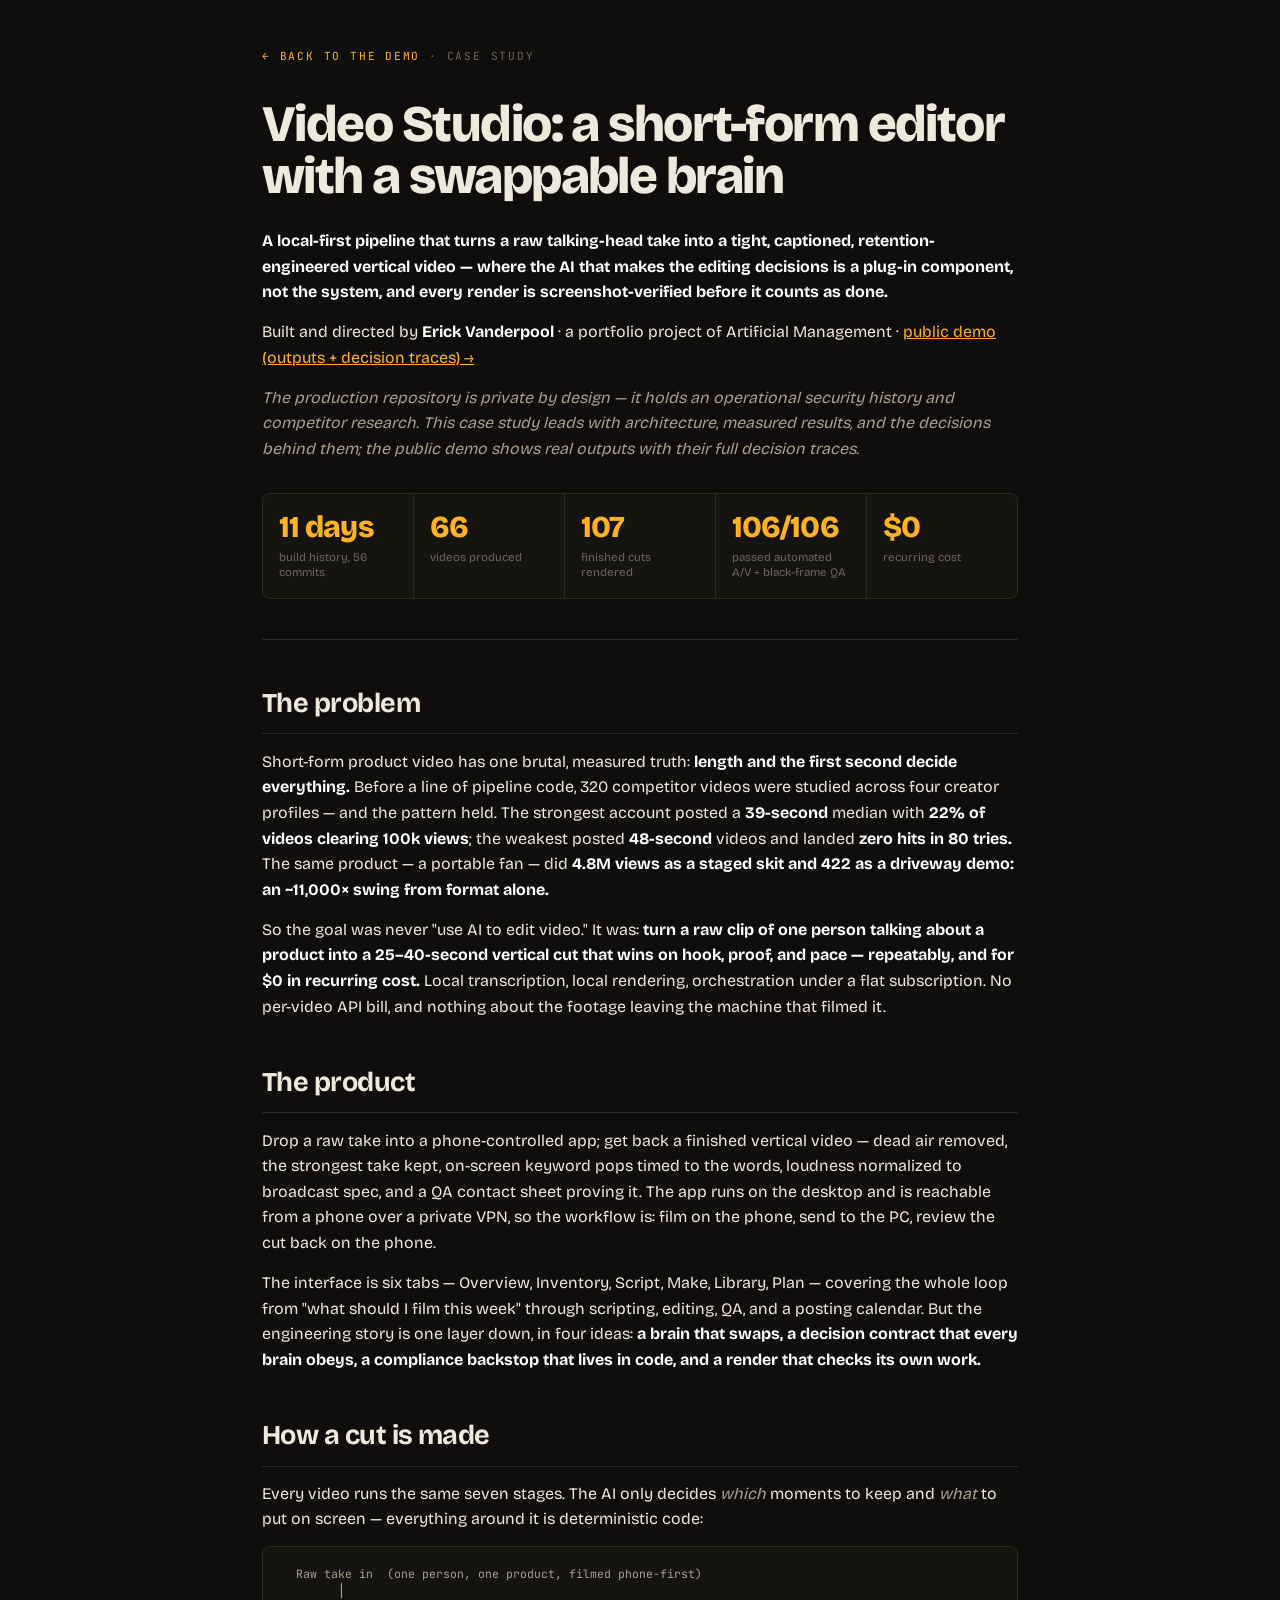
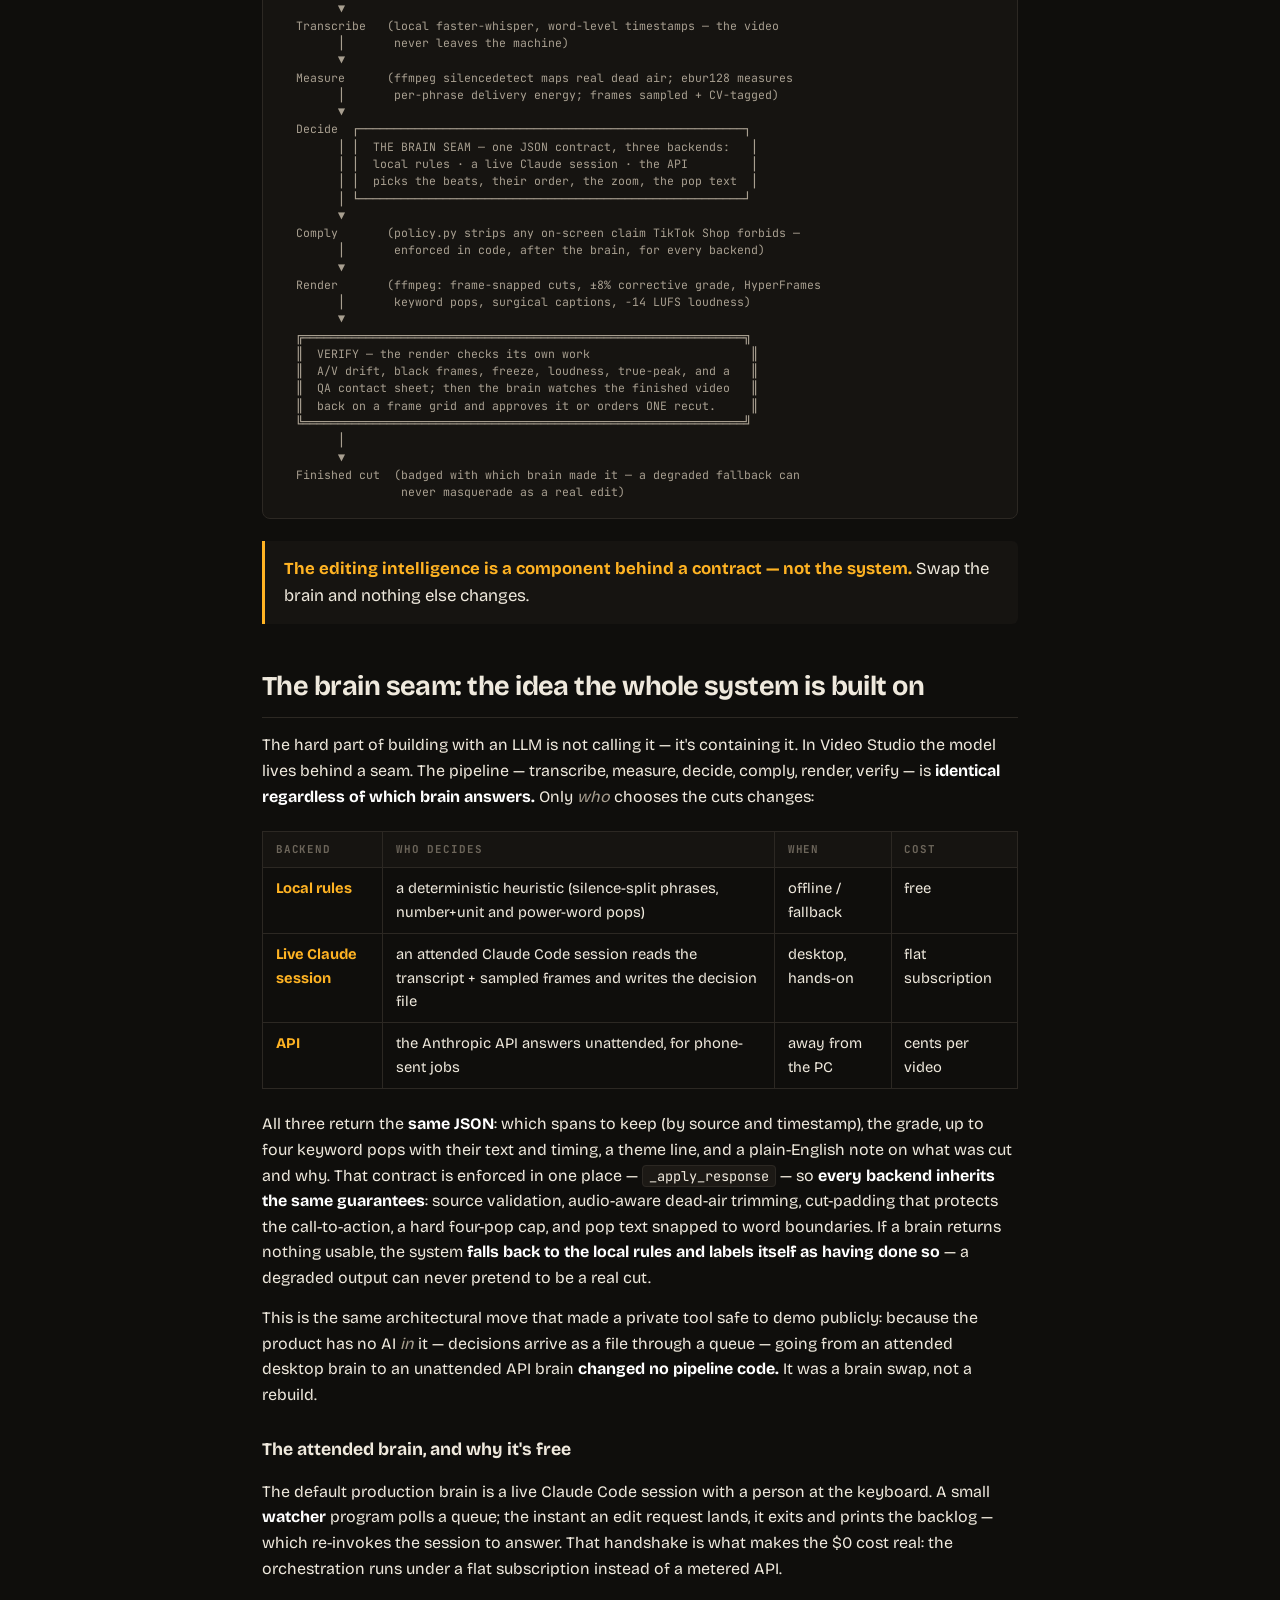
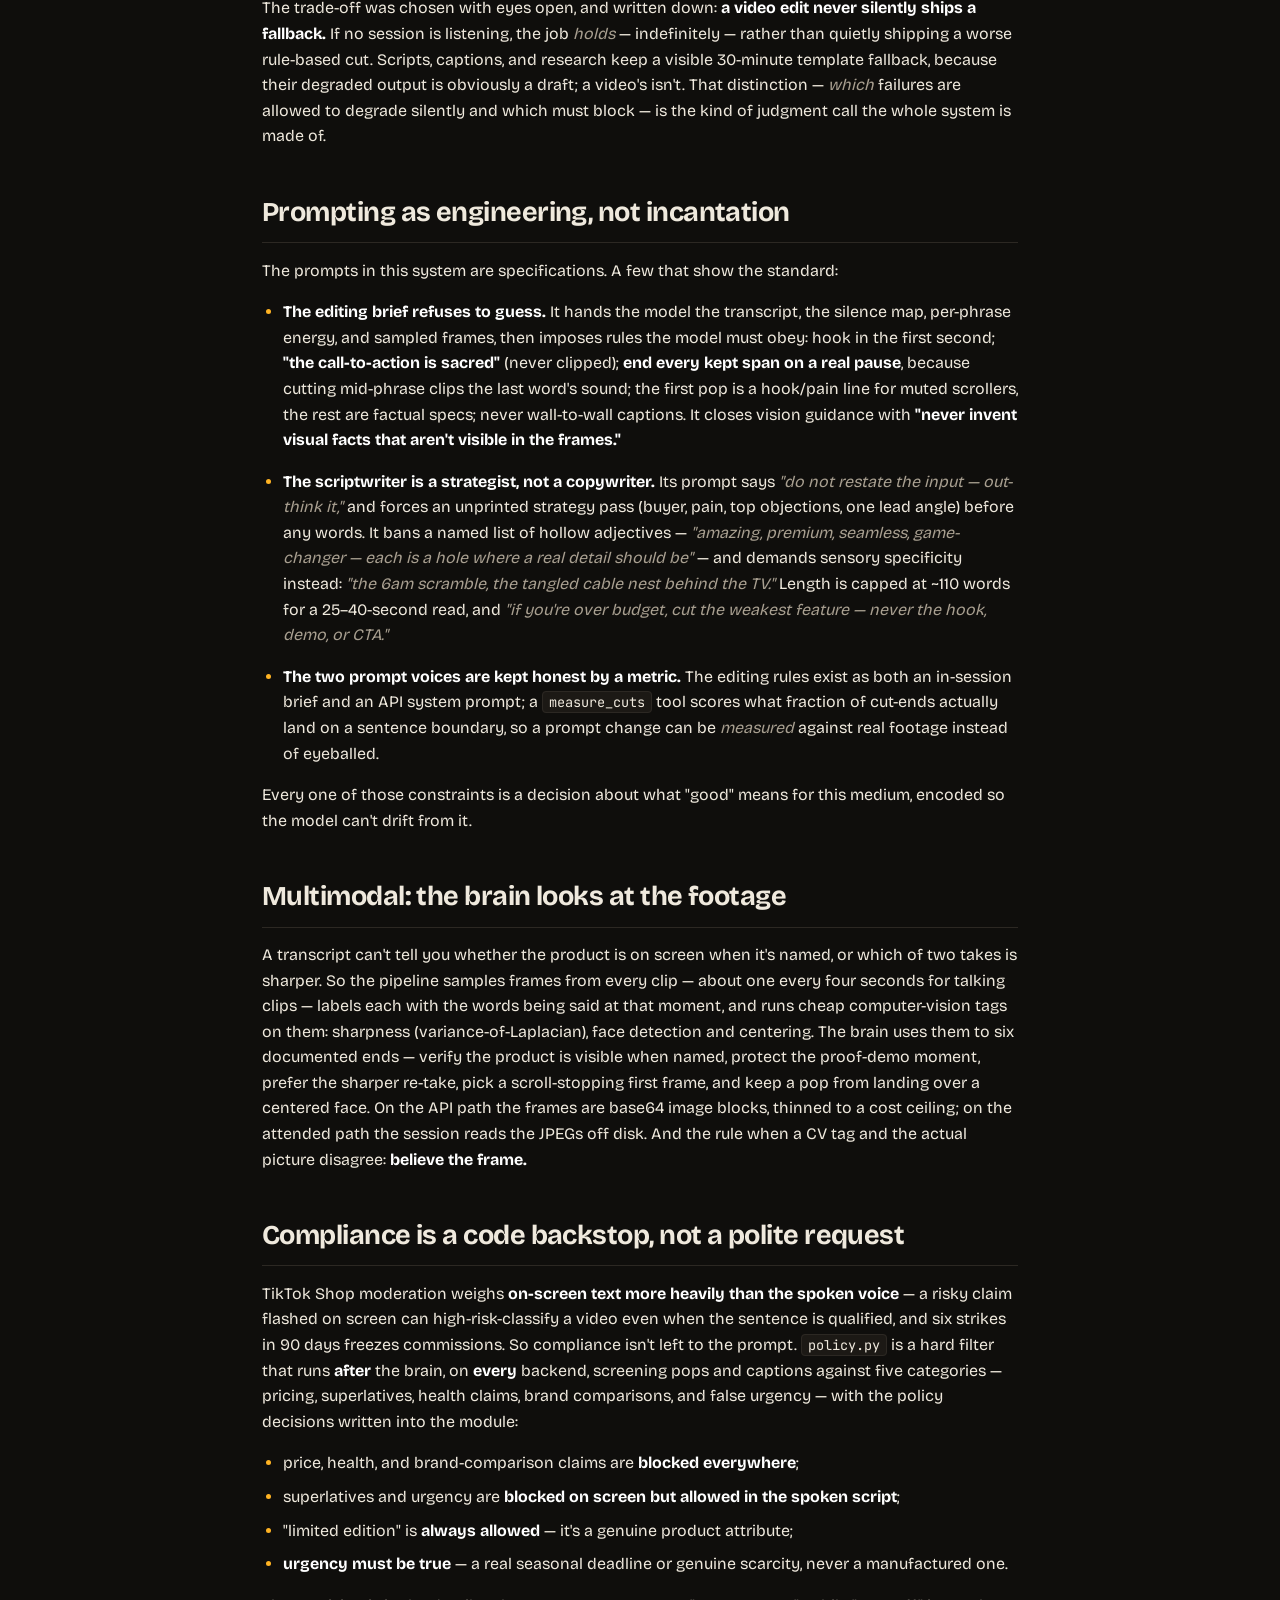
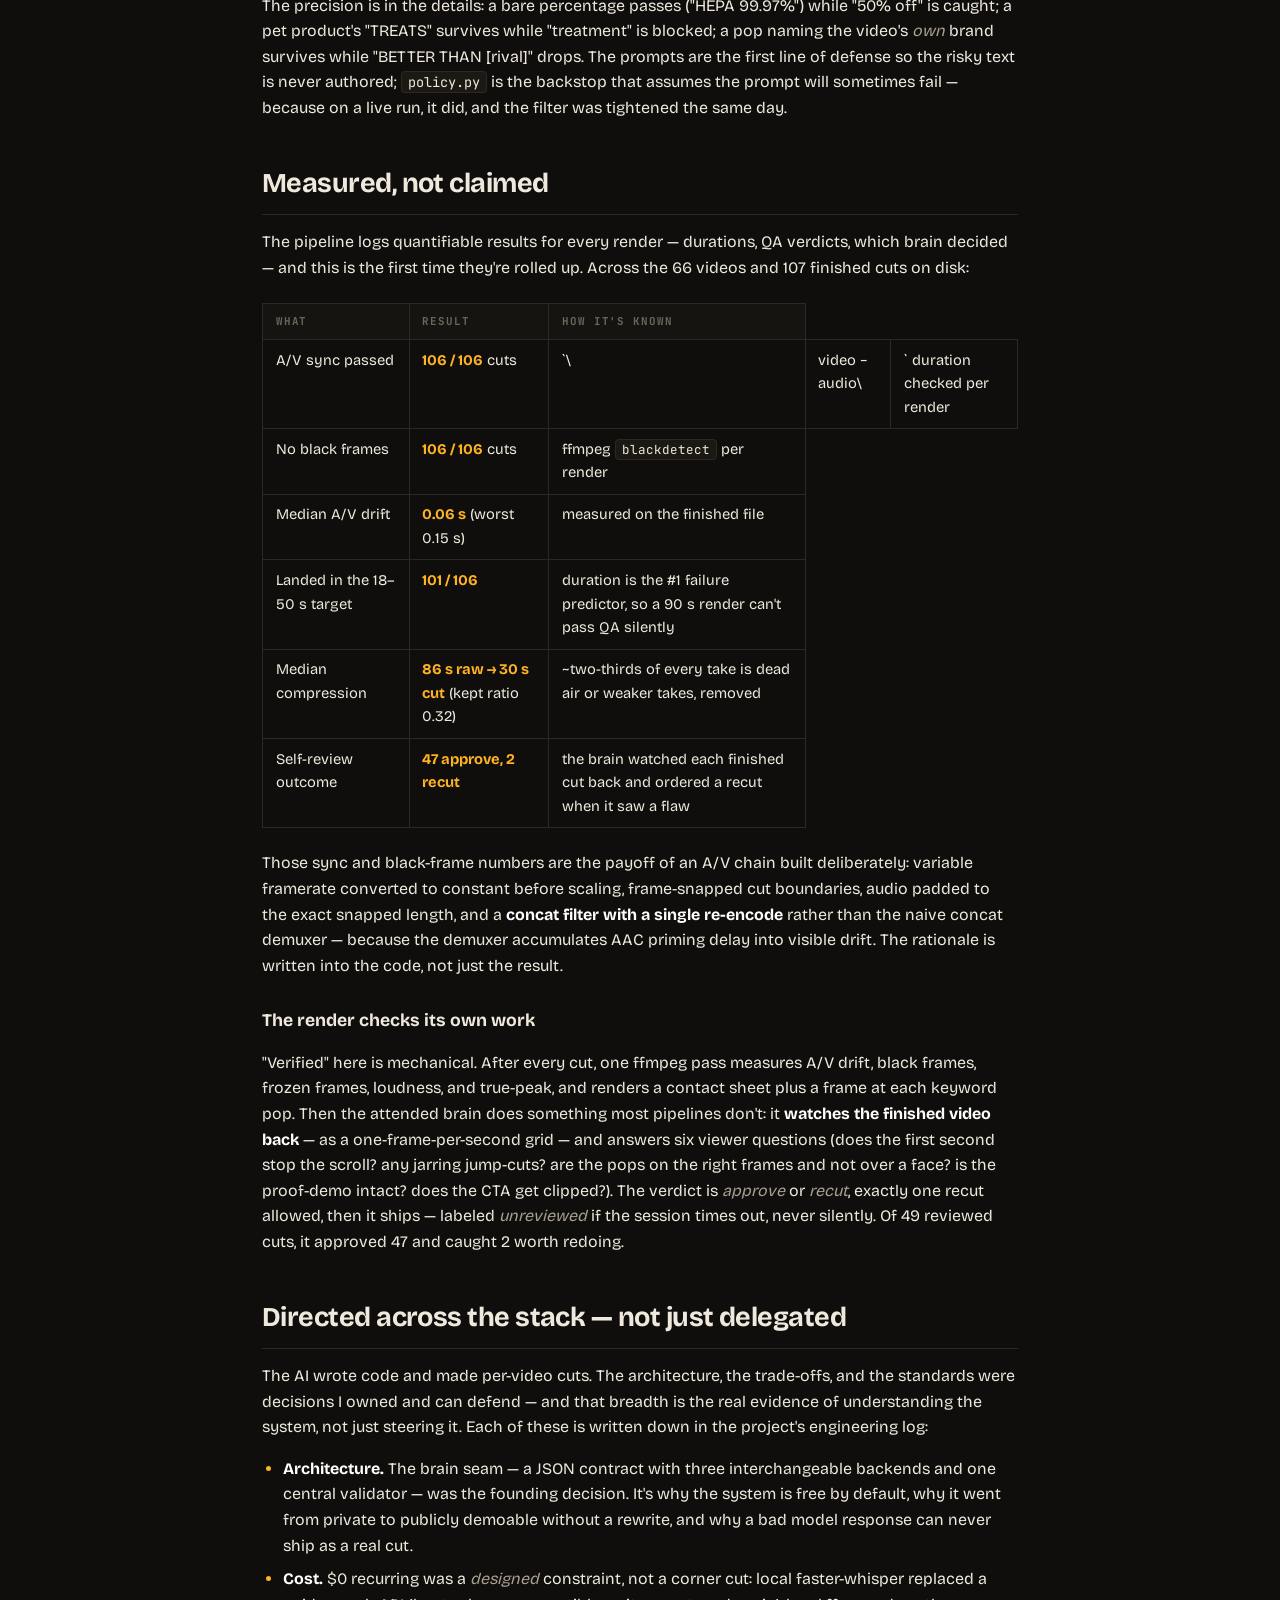
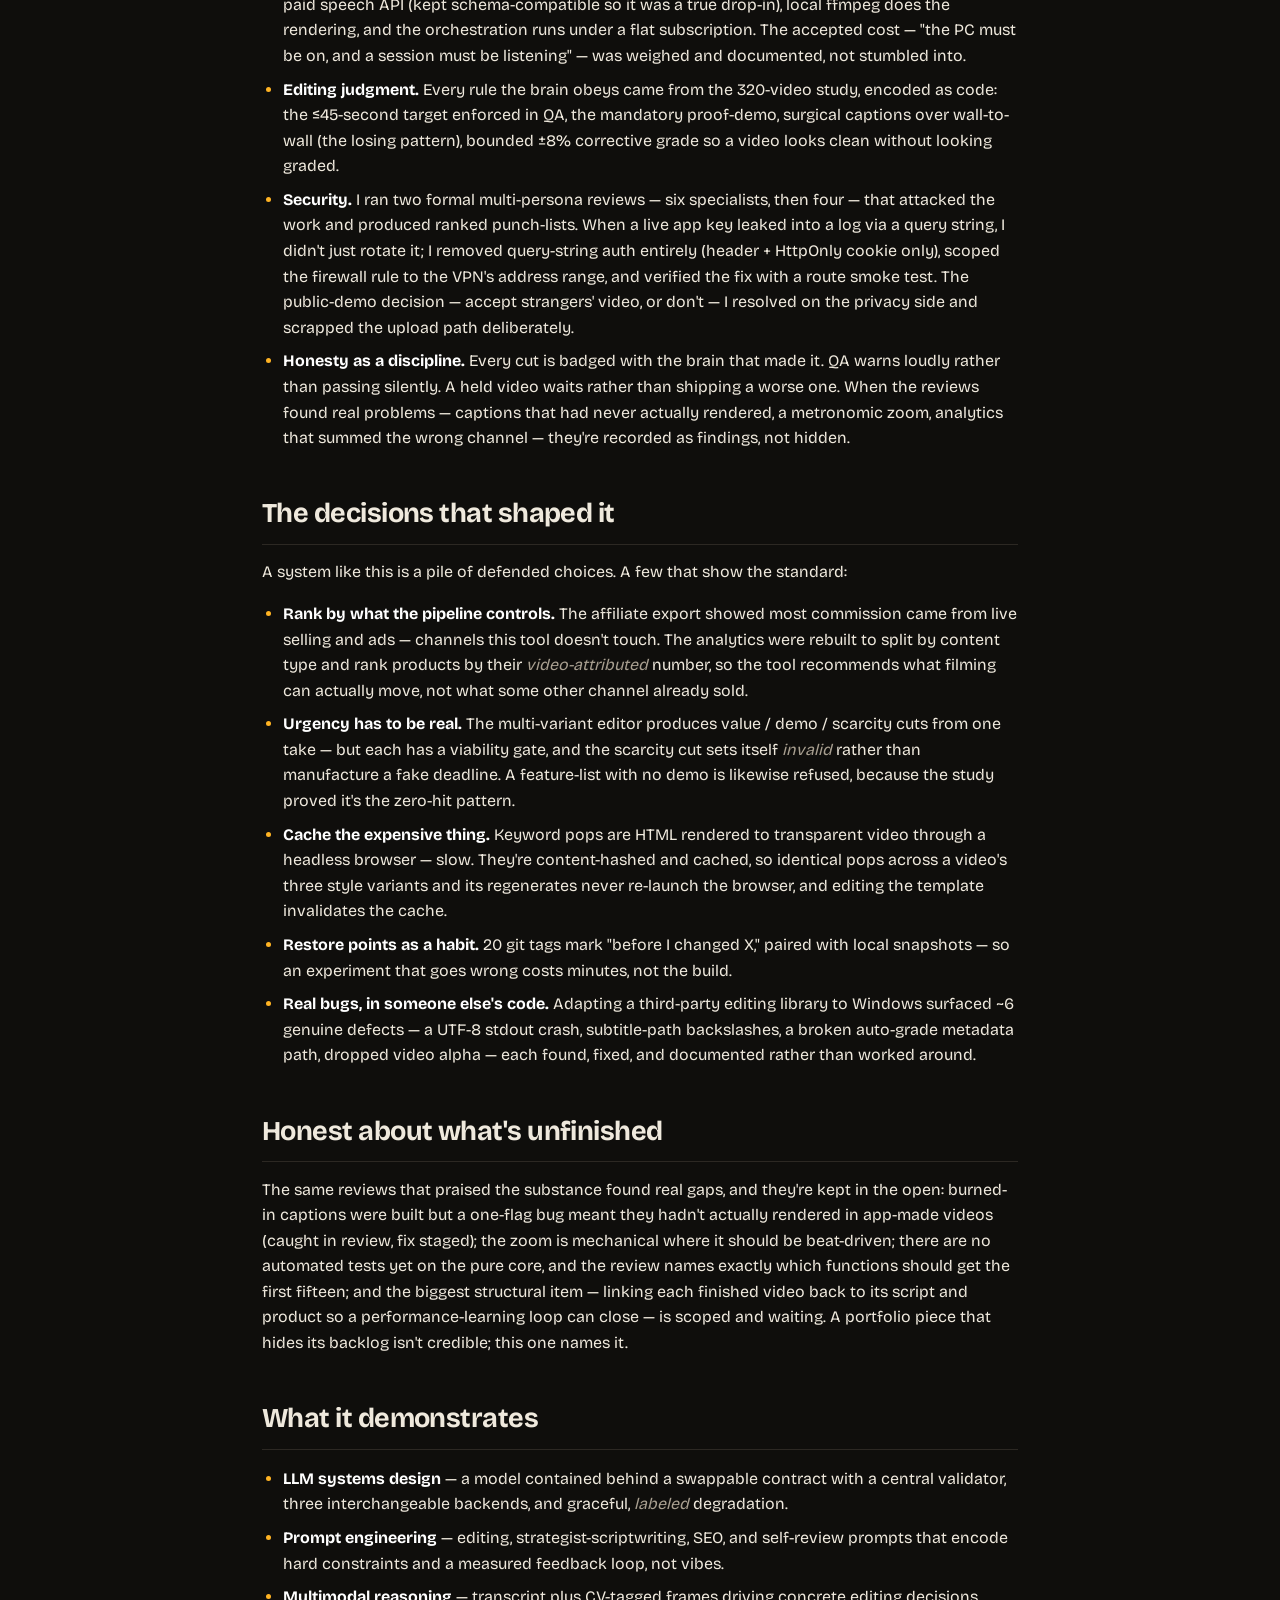
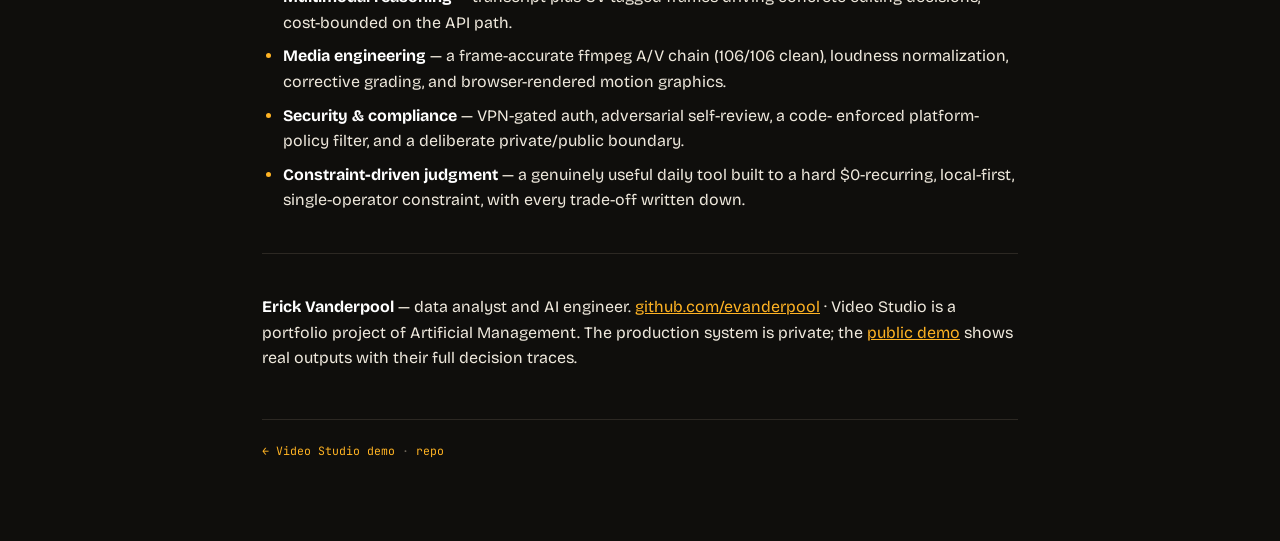
==== site/case-study.html @ e8df0a98 "Case study lives on the demo site: CASE-STUDY.md -> case-study.html (dark theme, zero-dep renderer)," ====
<!doctype html>
<html lang="en">
<head>
<meta charset="utf-8">
<meta name="viewport" content="width=device-width, initial-scale=1">
<meta name="referrer" content="no-referrer">
<title>Video Studio — case study</title>
<meta name="description" content="How Video Studio works: a local-first short-form video editor with a swappable brain seam, code-enforced compliance, and a self-reviewing render.">
<link rel="preconnect" href="https://fonts.googleapis.com">
<link href="https://fonts.googleapis.com/css2?family=Bricolage+Grotesque:opsz,wght@12..96,400;12..96,600;12..96,700;12..96,800&family=JetBrains+Mono:wght@400;600&display=swap" rel="stylesheet">
<style>
:root{--bg:#0f0e0c;--bg-2:#161411;--panel:#1c1915;--line:#2c2823;--ink:#efe9dd;--ink-2:#a89f90;--ink-3:#6d665b;--accent:#ffb323;--ok:#7fd58a;
--display:"Bricolage Grotesque","Helvetica Neue",sans-serif;--mono:"JetBrains Mono",ui-monospace,Menlo,monospace}
*{box-sizing:border-box}
body{margin:0;background:var(--bg);color:var(--ink);font-family:var(--display);line-height:1.6;font-size:16px;-webkit-font-smoothing:antialiased;
background-image:radial-gradient(1200px 600px at 80% -10%,rgba(255,179,35,.07),transparent 60%)}
.wrap{max-width:820px;margin:0 auto;padding:clamp(1.4rem,4vw,3rem) clamp(1.2rem,5vw,2rem) 5rem}
.eyebrow{font-family:var(--mono);font-size:.7rem;letter-spacing:.16em;text-transform:uppercase;color:var(--ink-3);margin-bottom:2rem}
.eyebrow a{color:var(--accent);text-decoration:none}
h1{font-size:clamp(2rem,5vw,3.2rem);line-height:1.02;font-weight:800;letter-spacing:-.03em;margin:.2em 0 .5em}
h2{font-size:clamp(1.3rem,3vw,1.7rem);font-weight:700;letter-spacing:-.02em;margin:2.6rem 0 .8rem;padding-bottom:.5rem;border-bottom:1px solid var(--line)}
h3{font-size:1.1rem;font-weight:700;margin:1.8rem 0 .5rem}
p{margin:.9rem 0;color:var(--ink)}
a{color:var(--accent)}
strong{color:#fff;font-weight:700}
em{color:var(--ink-2)}
code{background:var(--panel);border:1px solid var(--line);border-radius:4px;padding:1px 6px;font-family:var(--mono);font-size:.85em}
ul{margin:1rem 0;padding-left:1.3rem}
li{margin:.5rem 0;color:var(--ink)}
li::marker{color:var(--accent)}
hr{border:0;border-top:1px solid var(--line);margin:2.5rem 0}
blockquote{margin:1.4rem 0;padding:.9rem 1.2rem;border-left:3px solid var(--accent);background:var(--bg-2);border-radius:0 6px 6px 0;font-size:1.05rem}
blockquote strong{color:var(--accent)}
pre{background:var(--bg-2);border:1px solid var(--line);border-radius:8px;padding:1.1rem 1.2rem;overflow-x:auto;font-family:var(--mono);font-size:.72rem;line-height:1.5;color:var(--ink-2)}
.stats{display:grid;grid-template-columns:repeat(auto-fit,minmax(120px,1fr));gap:1px;background:var(--line);border:1px solid var(--line);border-radius:8px;overflow:hidden;margin:2rem 0}
.stat{background:var(--bg-2);padding:1.1rem 1rem}
.stat .v{font-size:1.9rem;font-weight:800;letter-spacing:-.03em;color:var(--accent);line-height:1}
.stat .l{font-size:.72rem;color:var(--ink-3);margin-top:.45rem;line-height:1.35}
table{border-collapse:collapse;width:100%;margin:1.4rem 0;font-size:.92rem;display:block;overflow-x:auto}
th,td{border:1px solid var(--line);padding:.55rem .8rem;text-align:left;vertical-align:top}
th{font-family:var(--mono);font-size:.68rem;letter-spacing:.08em;text-transform:uppercase;color:var(--ink-3);background:var(--bg-2)}
td strong{color:var(--accent)}
.backbar{margin-top:3rem;padding-top:1.4rem;border-top:1px solid var(--line);font-family:var(--mono);font-size:.72rem;color:var(--ink-3)}
.backbar a{color:var(--accent);text-decoration:none}
</style>
</head>
<body>
<main class="wrap">
<div class="eyebrow"><a href="index.html">← back to the demo</a> · case study</div>
<h1>Video Studio: a short-form editor with a swappable brain</h1>
<p><strong>A local-first pipeline that turns a raw talking-head take into a tight, captioned, retention-engineered vertical video — where the AI that makes the editing decisions is a plug-in component, not the system, and every render is screenshot-verified before it counts as done.</strong></p>
<p>Built and directed by <strong>Erick Vanderpool</strong> · a portfolio project of Artificial Management · <a href="https://evanderpool.github.io/video-studio-demo/">public demo (outputs + decision traces) →</a></p>
<p><em>The production repository is private by design — it holds an operational security history and competitor research. This case study leads with architecture, measured results, and the decisions behind them; the public demo shows real outputs with their full decision traces.</em></p>
<div class="stats"><div class="stat"><div class="v">11 days</div><div class="l">build history, 56 commits</div></div><div class="stat"><div class="v">66</div><div class="l">videos produced</div></div><div class="stat"><div class="v">107</div><div class="l">finished cuts rendered</div></div><div class="stat"><div class="v">106/106</div><div class="l">passed automated A/V + black-frame QA</div></div><div class="stat"><div class="v">$0</div><div class="l">recurring cost</div></div></div>
<hr>
<h2>The problem</h2>
<p>Short-form product video has one brutal, measured truth: <strong>length and the first second decide everything.</strong> Before a line of pipeline code, 320 competitor videos were studied across four creator profiles — and the pattern held. The strongest account posted a <strong>39-second</strong> median with <strong>22% of videos clearing 100k views</strong>; the weakest posted <strong>48-second</strong> videos and landed <strong>zero hits in 80 tries.</strong> The same product — a portable fan — did <strong>4.8M views as a staged skit and 422 as a driveway demo: an ~11,000× swing from format alone.</strong></p>
<p>So the goal was never &quot;use AI to edit video.&quot; It was: <strong>turn a raw clip of one person talking about a product into a 25–40-second vertical cut that wins on hook, proof, and pace — repeatably, and for $0 in recurring cost.</strong> Local transcription, local rendering, orchestration under a flat subscription. No per-video API bill, and nothing about the footage leaving the machine that filmed it.</p>
<h2>The product</h2>
<p>Drop a raw take into a phone-controlled app; get back a finished vertical video — dead air removed, the strongest take kept, on-screen keyword pops timed to the words, loudness normalized to broadcast spec, and a QA contact sheet proving it. The app runs on the desktop and is reachable from a phone over a private VPN, so the workflow is: film on the phone, send to the PC, review the cut back on the phone.</p>
<p>The interface is six tabs — Overview, Inventory, Script, Make, Library, Plan — covering the whole loop from &quot;what should I film this week&quot; through scripting, editing, QA, and a posting calendar. But the engineering story is one layer down, in four ideas: <strong>a brain that swaps, a decision contract that every brain obeys, a compliance backstop that lives in code, and a render that checks its own work.</strong></p>
<h2>How a cut is made</h2>
<p>Every video runs the same seven stages. The AI only decides <em>which</em> moments to keep and <em>what</em> to put on screen — everything around it is deterministic code:</p>
<pre>  Raw take in  (one person, one product, filmed phone-first)
        │
        ▼
  Transcribe   (local faster-whisper, word-level timestamps — the video
        │       never leaves the machine)
        ▼
  Measure      (ffmpeg silencedetect maps real dead air; ebur128 measures
        │       per-phrase delivery energy; frames sampled + CV-tagged)
        ▼
  Decide  ┌───────────────────────────────────────────────────────┐
        │ │  THE BRAIN SEAM — one JSON contract, three backends:   │
        │ │  local rules · a live Claude session · the API         │
        │ │  picks the beats, their order, the zoom, the pop text  │
        │ └───────────────────────────────────────────────────────┘
        ▼
  Comply       (policy.py strips any on-screen claim TikTok Shop forbids —
        │       enforced in code, after the brain, for every backend)
        ▼
  Render       (ffmpeg: frame-snapped cuts, ±8% corrective grade, HyperFrames
        │       keyword pops, surgical captions, −14 LUFS loudness)
        ▼
  ╔═══════════════════════════════════════════════════════════════╗
  ║  VERIFY — the render checks its own work                       ║
  ║  A/V drift, black frames, freeze, loudness, true-peak, and a   ║
  ║  QA contact sheet; then the brain watches the finished video   ║
  ║  back on a frame grid and approves it or orders ONE recut.     ║
  ╚═══════════════════════════════════════════════════════════════╝
        │
        ▼
  Finished cut  (badged with which brain made it — a degraded fallback can
                 never masquerade as a real edit)</pre>
<blockquote><strong>The editing intelligence is a component behind a contract — not the system.</strong> Swap the brain and nothing else changes.</blockquote>
<h2>The brain seam: the idea the whole system is built on</h2>
<p>The hard part of building with an LLM is not calling it — it&#x27;s containing it. In Video Studio the model lives behind a seam. The pipeline — transcribe, measure, decide, comply, render, verify — is <strong>identical regardless of which brain answers.</strong> Only <em>who</em> chooses the cuts changes:</p>
<table><thead><tr><th>Backend</th><th>Who decides</th><th>When</th><th>Cost</th></tr></thead><tbody><tr><td><strong>Local rules</strong></td><td>a deterministic heuristic (silence-split phrases, number+unit and power-word pops)</td><td>offline / fallback</td><td>free</td></tr><tr><td><strong>Live Claude session</strong></td><td>an attended Claude Code session reads the transcript + sampled frames and writes the decision file</td><td>desktop, hands-on</td><td>flat subscription</td></tr><tr><td><strong>API</strong></td><td>the Anthropic API answers unattended, for phone-sent jobs</td><td>away from the PC</td><td>cents per video</td></tr></tbody></table>
<p>All three return the <strong>same JSON</strong>: which spans to keep (by source and timestamp), the grade, up to four keyword pops with their text and timing, a theme line, and a plain-English note on what was cut and why. That contract is enforced in one place — <code>_apply_response</code> — so <strong>every backend inherits the same guarantees</strong>: source validation, audio-aware dead-air trimming, cut-padding that protects the call-to-action, a hard four-pop cap, and pop text snapped to word boundaries. If a brain returns nothing usable, the system <strong>falls back to the local rules and labels itself as having done so</strong> — a degraded output can never pretend to be a real cut.</p>
<p>This is the same architectural move that made a private tool safe to demo publicly: because the product has no AI <em>in</em> it — decisions arrive as a file through a queue — going from an attended desktop brain to an unattended API brain <strong>changed no pipeline code.</strong> It was a brain swap, not a rebuild.</p>
<h3>The attended brain, and why it&#x27;s free</h3>
<p>The default production brain is a live Claude Code session with a person at the keyboard. A small <strong>watcher</strong> program polls a queue; the instant an edit request lands, it exits and prints the backlog — which re-invokes the session to answer. That handshake is what makes the $0 cost real: the orchestration runs under a flat subscription instead of a metered API.</p>
<p>The trade-off was chosen with eyes open, and written down: <strong>a video edit never silently ships a fallback.</strong> If no session is listening, the job <em>holds</em> — indefinitely — rather than quietly shipping a worse rule-based cut. Scripts, captions, and research keep a visible 30-minute template fallback, because their degraded output is obviously a draft; a video&#x27;s isn&#x27;t. That distinction — <em>which</em> failures are allowed to degrade silently and which must block — is the kind of judgment call the whole system is made of.</p>
<h2>Prompting as engineering, not incantation</h2>
<p>The prompts in this system are specifications. A few that show the standard:</p>
<ul><li><strong>The editing brief refuses to guess.</strong> It hands the model the transcript, the silence map, per-phrase energy, and sampled frames, then imposes rules the model must obey: hook in the first second; <strong>&quot;the call-to-action is sacred&quot;</strong> (never clipped); <strong>end every kept span on a real pause</strong>, because cutting mid-phrase clips the last word&#x27;s sound; the first pop is a hook/pain line for muted scrollers, the rest are factual specs; never wall-to-wall captions. It closes vision guidance with <strong>&quot;never invent visual facts that aren&#x27;t visible in the frames.&quot;</strong></li></ul>
<ul><li><strong>The scriptwriter is a strategist, not a copywriter.</strong> Its prompt says <em>&quot;do not restate the input — out-think it,&quot;</em> and forces an unprinted strategy pass (buyer, pain, top objections, one lead angle) before any words. It bans a named list of hollow adjectives — <em>&quot;amazing, premium, seamless, game-changer — each is a hole where a real detail should be&quot;</em> — and demands sensory specificity instead: <em>&quot;the 6am scramble, the tangled cable nest behind the TV.&quot;</em> Length is capped at ~110 words for a 25–40-second read, and <em>&quot;if you&#x27;re over budget, cut the weakest feature — never the hook, demo, or CTA.&quot;</em></li></ul>
<ul><li><strong>The two prompt voices are kept honest by a metric.</strong> The editing rules exist as both an in-session brief and an API system prompt; a <code>measure_cuts</code> tool scores what fraction of cut-ends actually land on a sentence boundary, so a prompt change can be <em>measured</em> against real footage instead of eyeballed.</li></ul>
<p>Every one of those constraints is a decision about what &quot;good&quot; means for this medium, encoded so the model can&#x27;t drift from it.</p>
<h2>Multimodal: the brain looks at the footage</h2>
<p>A transcript can&#x27;t tell you whether the product is on screen when it&#x27;s named, or which of two takes is sharper. So the pipeline samples frames from every clip — about one every four seconds for talking clips — labels each with the words being said at that moment, and runs cheap computer-vision tags on them: sharpness (variance-of-Laplacian), face detection and centering. The brain uses them to six documented ends — verify the product is visible when named, protect the proof-demo moment, prefer the sharper re-take, pick a scroll-stopping first frame, and keep a pop from landing over a centered face. On the API path the frames are base64 image blocks, thinned to a cost ceiling; on the attended path the session reads the JPEGs off disk. And the rule when a CV tag and the actual picture disagree: <strong>believe the frame.</strong></p>
<h2>Compliance is a code backstop, not a polite request</h2>
<p>TikTok Shop moderation weighs <strong>on-screen text more heavily than the spoken voice</strong> — a risky claim flashed on screen can high-risk-classify a video even when the sentence is qualified, and six strikes in 90 days freezes commissions. So compliance isn&#x27;t left to the prompt. <code>policy.py</code> is a hard filter that runs <strong>after</strong> the brain, on <strong>every</strong> backend, screening pops and captions against five categories — pricing, superlatives, health claims, brand comparisons, and false urgency — with the policy decisions written into the module:</p>
<ul><li>price, health, and brand-comparison claims are <strong>blocked everywhere</strong>;</li><li>superlatives and urgency are <strong>blocked on screen but allowed in the spoken script</strong>;</li><li>&quot;limited edition&quot; is <strong>always allowed</strong> — it&#x27;s a genuine product attribute;</li><li><strong>urgency must be true</strong> — a real seasonal deadline or genuine scarcity, never a manufactured one.</li></ul>
<p>The precision is in the details: a bare percentage passes (&quot;HEPA 99.97%&quot;) while &quot;50% off&quot; is caught; a pet product&#x27;s &quot;TREATS&quot; survives while &quot;treatment&quot; is blocked; a pop naming the video&#x27;s <em>own</em> brand survives while &quot;BETTER THAN [rival]&quot; drops. The prompts are the first line of defense so the risky text is never authored; <code>policy.py</code> is the backstop that assumes the prompt will sometimes fail — because on a live run, it did, and the filter was tightened the same day.</p>
<h2>Measured, not claimed</h2>
<p>The pipeline logs quantifiable results for every render — durations, QA verdicts, which brain decided — and this is the first time they&#x27;re rolled up. Across the 66 videos and 107 finished cuts on disk:</p>
<table><thead><tr><th>What</th><th>Result</th><th>How it&#x27;s known</th></tr></thead><tbody><tr><td>A/V sync passed</td><td><strong>106 / 106</strong> cuts</td><td>`\</td><td>video − audio\</td><td>` duration checked per render</td></tr><tr><td>No black frames</td><td><strong>106 / 106</strong> cuts</td><td>ffmpeg <code>blackdetect</code> per render</td></tr><tr><td>Median A/V drift</td><td><strong>0.06 s</strong> (worst 0.15 s)</td><td>measured on the finished file</td></tr><tr><td>Landed in the 18–50 s target</td><td><strong>101 / 106</strong></td><td>duration is the #1 failure predictor, so a 90 s render can&#x27;t pass QA silently</td></tr><tr><td>Median compression</td><td><strong>86 s raw → 30 s cut</strong> (kept ratio 0.32)</td><td>~two-thirds of every take is dead air or weaker takes, removed</td></tr><tr><td>Self-review outcome</td><td><strong>47 approve, 2 recut</strong></td><td>the brain watched each finished cut back and ordered a recut when it saw a flaw</td></tr></tbody></table>
<p>Those sync and black-frame numbers are the payoff of an A/V chain built deliberately: variable framerate converted to constant before scaling, frame-snapped cut boundaries, audio padded to the exact snapped length, and a <strong>concat filter with a single re-encode</strong> rather than the naive concat demuxer — because the demuxer accumulates AAC priming delay into visible drift. The rationale is written into the code, not just the result.</p>
<h3>The render checks its own work</h3>
<p>&quot;Verified&quot; here is mechanical. After every cut, one ffmpeg pass measures A/V drift, black frames, frozen frames, loudness, and true-peak, and renders a contact sheet plus a frame at each keyword pop. Then the attended brain does something most pipelines don&#x27;t: it <strong>watches the finished video back</strong> — as a one-frame-per-second grid — and answers six viewer questions (does the first second stop the scroll? any jarring jump-cuts? are the pops on the right frames and not over a face? is the proof-demo intact? does the CTA get clipped?). The verdict is <em>approve</em> or <em>recut</em>, exactly one recut allowed, then it ships — labeled <em>unreviewed</em> if the session times out, never silently. Of 49 reviewed cuts, it approved 47 and caught 2 worth redoing.</p>
<h2>Directed across the stack — not just delegated</h2>
<p>The AI wrote code and made per-video cuts. The architecture, the trade-offs, and the standards were decisions I owned and can defend — and that breadth is the real evidence of understanding the system, not just steering it. Each of these is written down in the project&#x27;s engineering log:</p>
<ul><li><strong>Architecture.</strong> The brain seam — a JSON contract with three interchangeable backends and one central validator — was the founding decision. It&#x27;s why the system is free by default, why it went from private to publicly demoable without a rewrite, and why a bad model response can never ship as a real cut.</li><li><strong>Cost.</strong> $0 recurring was a <em>designed</em> constraint, not a corner cut: local faster-whisper replaced a paid speech API (kept schema-compatible so it was a true drop-in), local ffmpeg does the rendering, and the orchestration runs under a flat subscription. The accepted cost — &quot;the PC must be on, and a session must be listening&quot; — was weighed and documented, not stumbled into.</li><li><strong>Editing judgment.</strong> Every rule the brain obeys came from the 320-video study, encoded as code: the ≤45-second target enforced in QA, the mandatory proof-demo, surgical captions over wall-to-wall (the losing pattern), bounded ±8% corrective grade so a video looks clean without looking graded.</li><li><strong>Security.</strong> I ran two formal multi-persona reviews — six specialists, then four — that attacked the work and produced ranked punch-lists. When a live app key leaked into a log via a query string, I didn&#x27;t just rotate it; I removed query-string auth entirely (header + HttpOnly cookie only), scoped the firewall rule to the VPN&#x27;s address range, and verified the fix with a route smoke test. The public-demo decision — accept strangers&#x27; video, or don&#x27;t — I resolved on the privacy side and scrapped the upload path deliberately.</li><li><strong>Honesty as a discipline.</strong> Every cut is badged with the brain that made it. QA warns loudly rather than passing silently. A held video waits rather than shipping a worse one. When the reviews found real problems — captions that had never actually rendered, a metronomic zoom, analytics that summed the wrong channel — they&#x27;re recorded as findings, not hidden.</li></ul>
<h2>The decisions that shaped it</h2>
<p>A system like this is a pile of defended choices. A few that show the standard:</p>
<ul><li><strong>Rank by what the pipeline controls.</strong> The affiliate export showed most commission came from live selling and ads — channels this tool doesn&#x27;t touch. The analytics were rebuilt to split by content type and rank products by their <em>video-attributed</em> number, so the tool recommends what filming can actually move, not what some other channel already sold.</li><li><strong>Urgency has to be real.</strong> The multi-variant editor produces value / demo / scarcity cuts from one take — but each has a viability gate, and the scarcity cut sets itself <em>invalid</em> rather than manufacture a fake deadline. A feature-list with no demo is likewise refused, because the study proved it&#x27;s the zero-hit pattern.</li><li><strong>Cache the expensive thing.</strong> Keyword pops are HTML rendered to transparent video through a headless browser — slow. They&#x27;re content-hashed and cached, so identical pops across a video&#x27;s three style variants and its regenerates never re-launch the browser, and editing the template invalidates the cache.</li><li><strong>Restore points as a habit.</strong> 20 git tags mark &quot;before I changed X,&quot; paired with local snapshots — so an experiment that goes wrong costs minutes, not the build.</li><li><strong>Real bugs, in someone else&#x27;s code.</strong> Adapting a third-party editing library to Windows surfaced ~6 genuine defects — a UTF-8 stdout crash, subtitle-path backslashes, a broken auto-grade metadata path, dropped video alpha — each found, fixed, and documented rather than worked around.</li></ul>
<h2>Honest about what&#x27;s unfinished</h2>
<p>The same reviews that praised the substance found real gaps, and they&#x27;re kept in the open: burned-in captions were built but a one-flag bug meant they hadn&#x27;t actually rendered in app-made videos (caught in review, fix staged); the zoom is mechanical where it should be beat-driven; there are no automated tests yet on the pure core, and the review names exactly which functions should get the first fifteen; and the biggest structural item — linking each finished video back to its script and product so a performance-learning loop can close — is scoped and waiting. A portfolio piece that hides its backlog isn&#x27;t credible; this one names it.</p>
<h2>What it demonstrates</h2>
<ul><li><strong>LLM systems design</strong> — a model contained behind a swappable contract with a central validator, three interchangeable backends, and graceful, <em>labeled</em> degradation.</li><li><strong>Prompt engineering</strong> — editing, strategist-scriptwriting, SEO, and self-review prompts that encode hard constraints and a measured feedback loop, not vibes.</li><li><strong>Multimodal reasoning</strong> — transcript plus CV-tagged frames driving concrete editing decisions, cost-bounded on the API path.</li><li><strong>Media engineering</strong> — a frame-accurate ffmpeg A/V chain (106/106 clean), loudness normalization, corrective grading, and browser-rendered motion graphics.</li><li><strong>Security &amp; compliance</strong> — VPN-gated auth, adversarial self-review, a code- enforced platform-policy filter, and a deliberate private/public boundary.</li><li><strong>Constraint-driven judgment</strong> — a genuinely useful daily tool built to a hard $0-recurring, local-first, single-operator constraint, with every trade-off written down.</li></ul>
<hr>
<p><strong>Erick Vanderpool</strong> — data analyst and AI engineer. <a href="https://github.com/evanderpool">github.com/evanderpool</a> · Video Studio is a portfolio project of Artificial Management. The production system is private; the <a href="https://evanderpool.github.io/video-studio-demo/">public demo</a> shows real outputs with their full decision traces.</p>
<div class="backbar"><a href="index.html">← Video Studio demo</a> · <a href="https://github.com/evanderpool/video-studio-demo">repo</a></div>
</main>
</body>
</html>
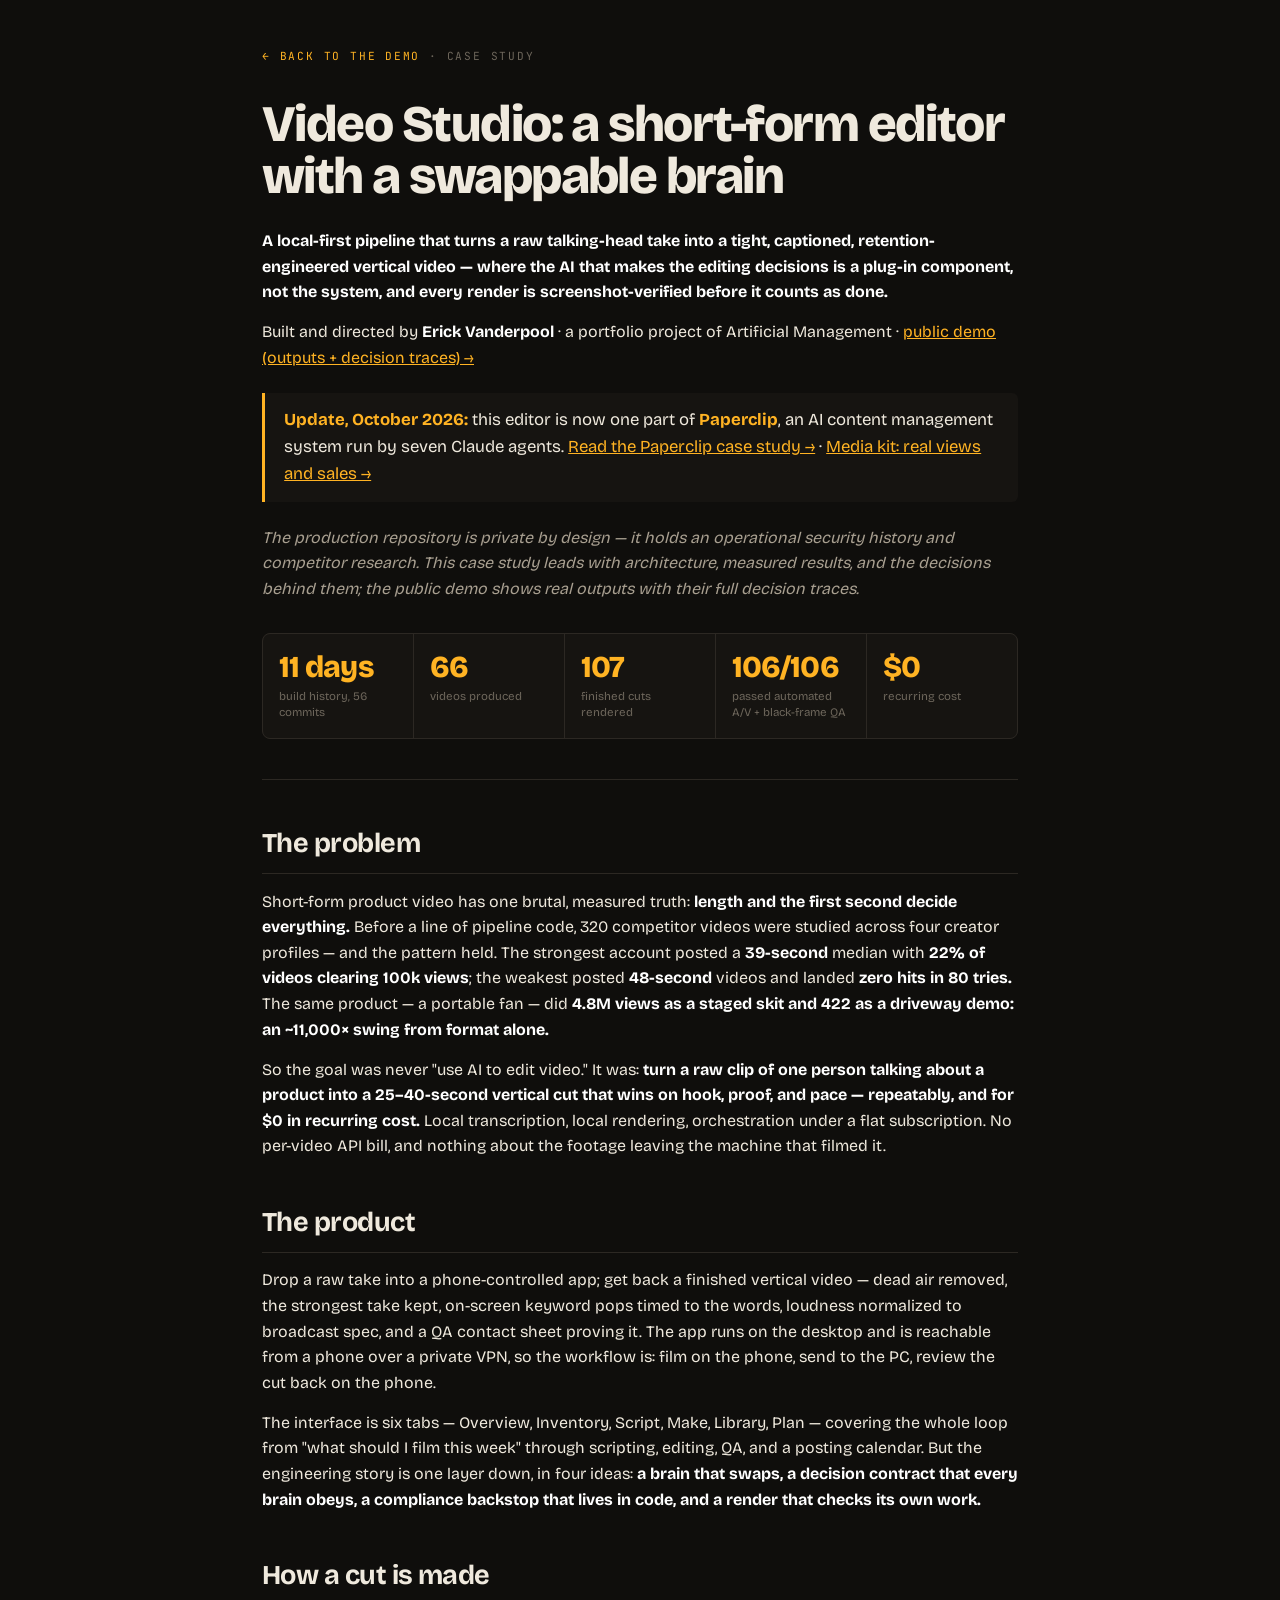
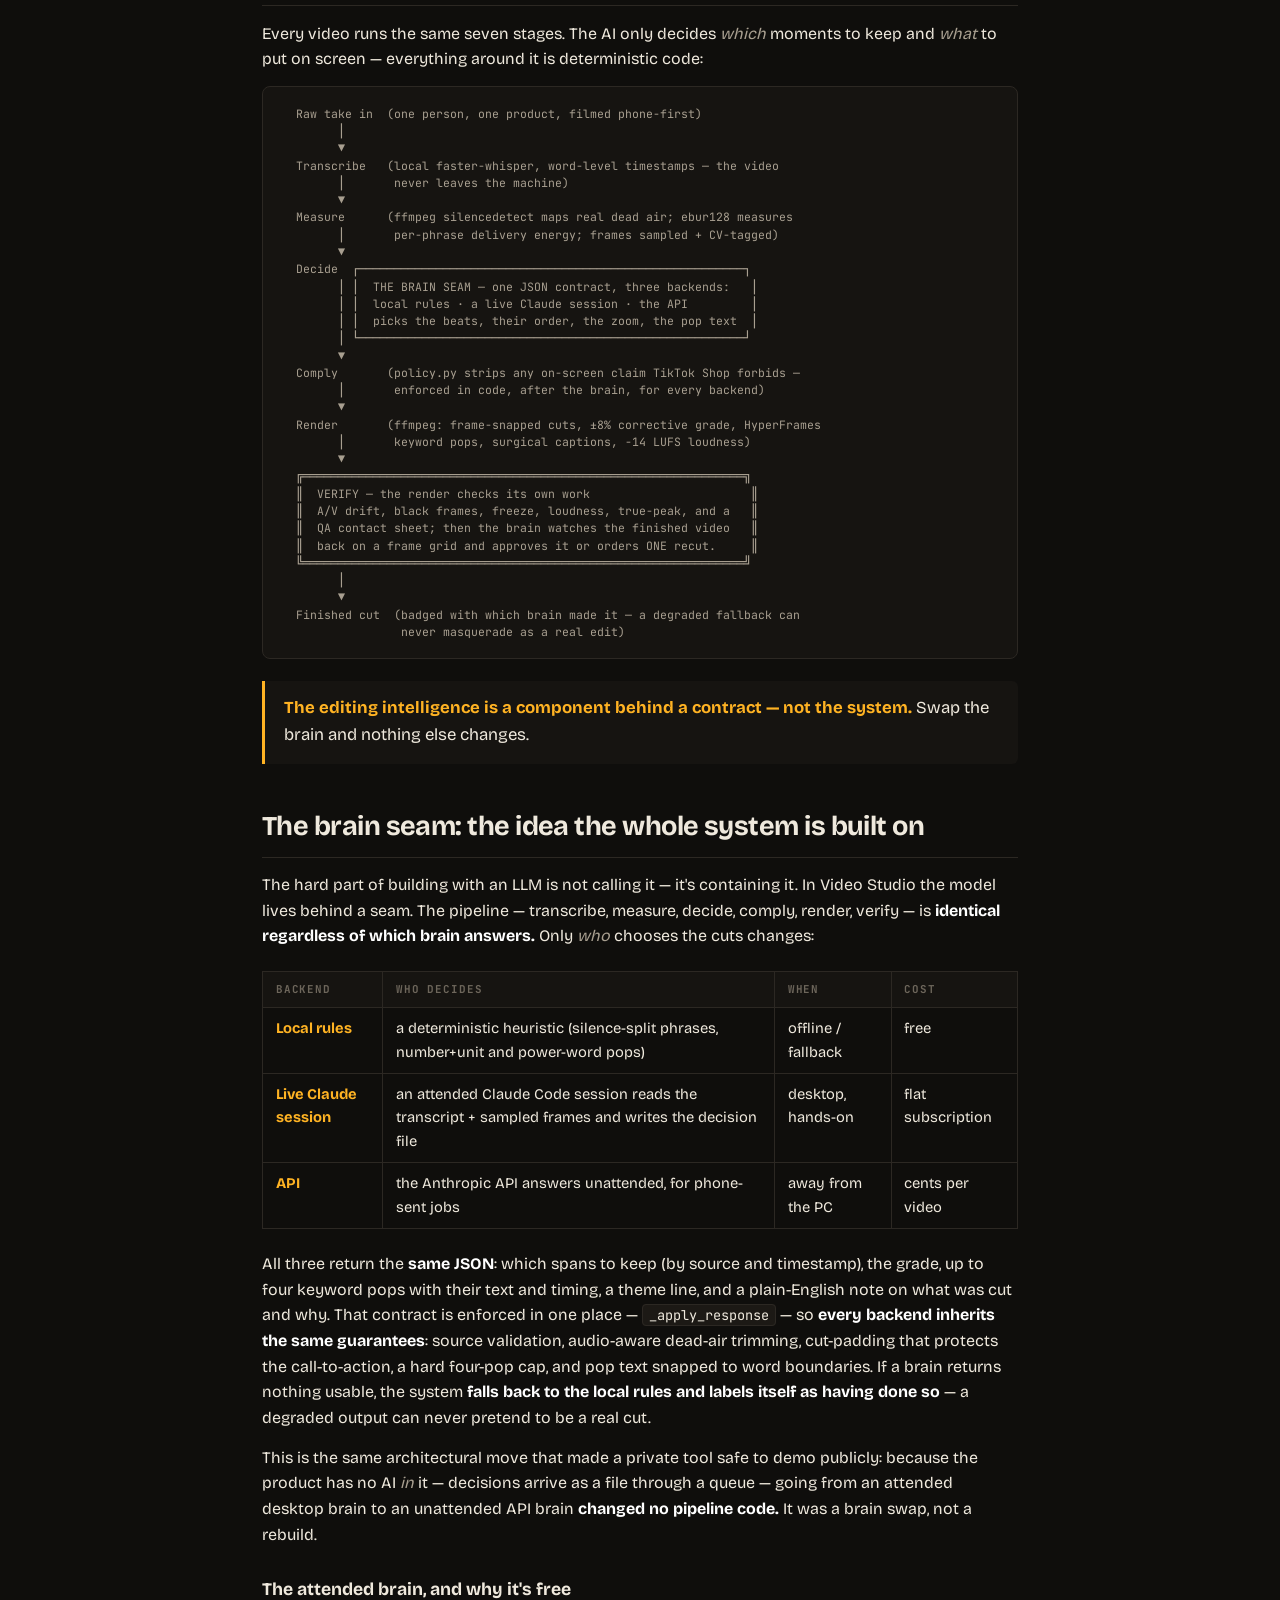
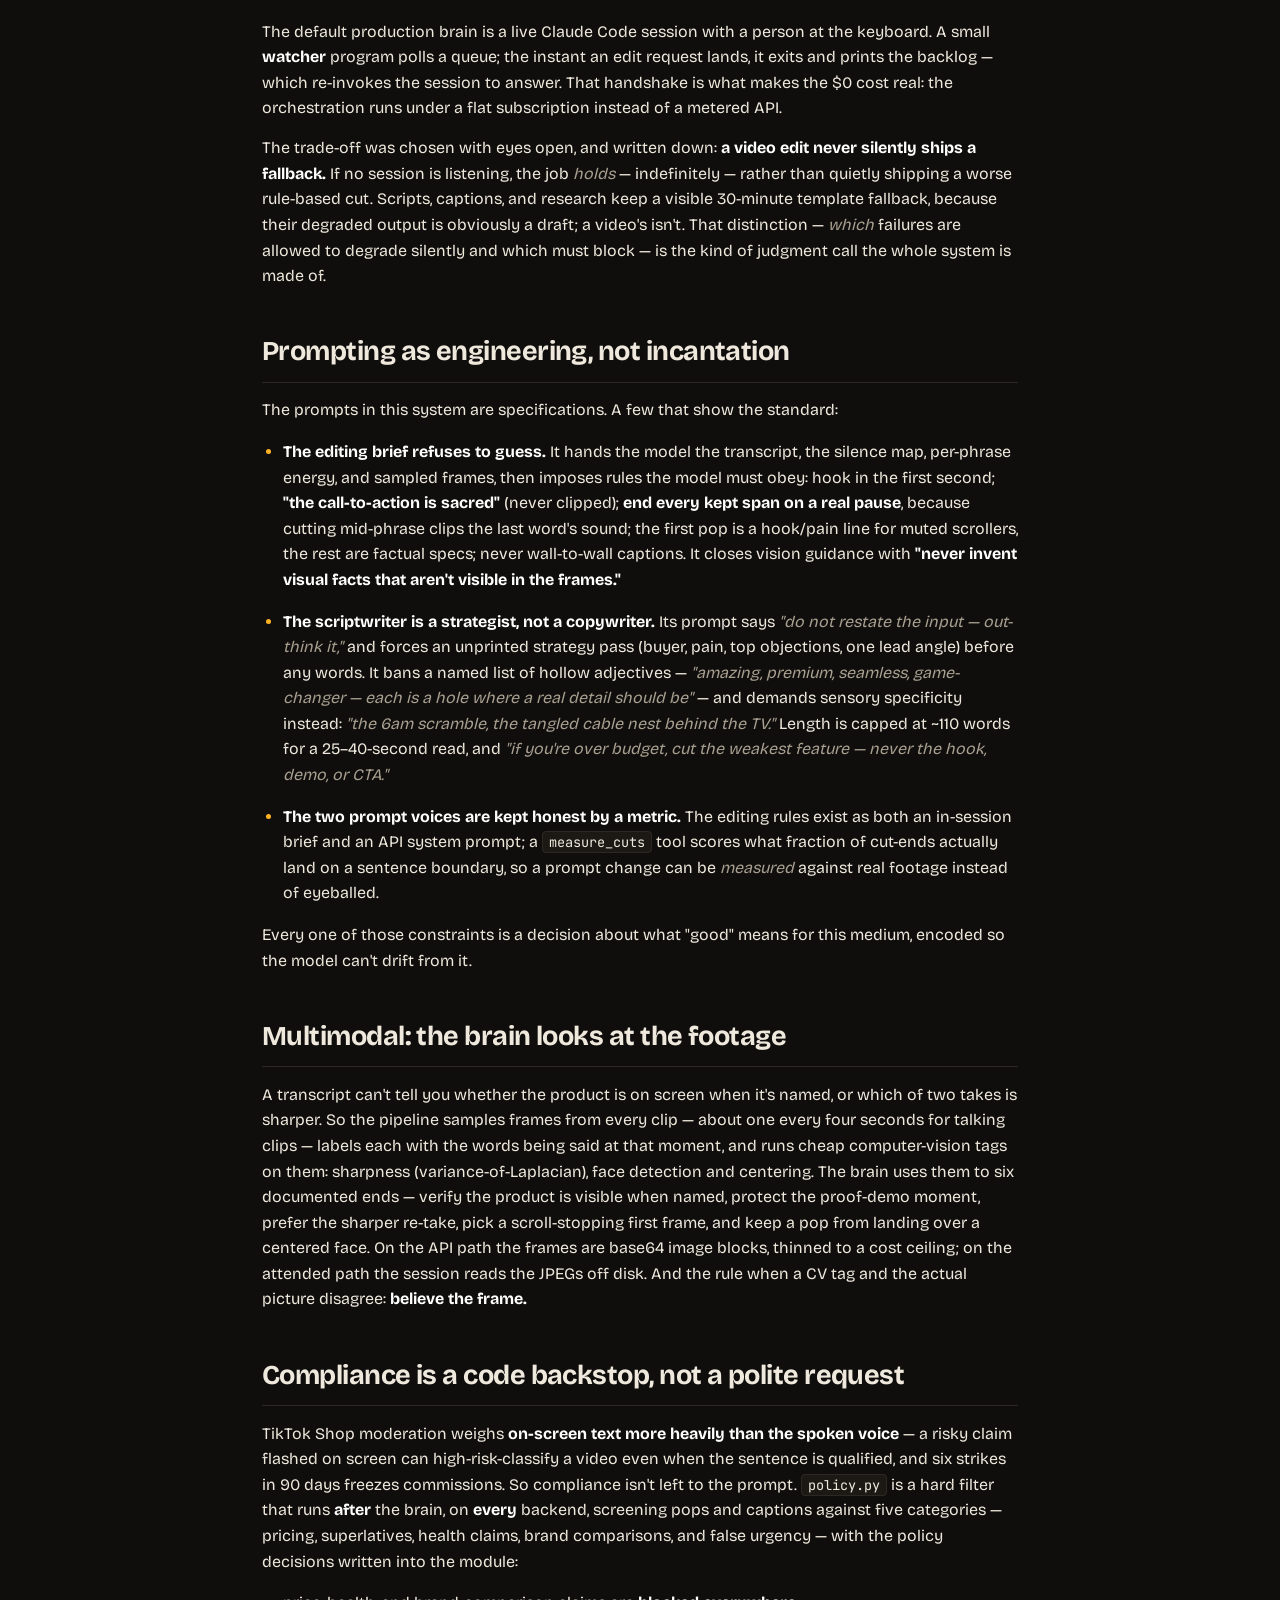
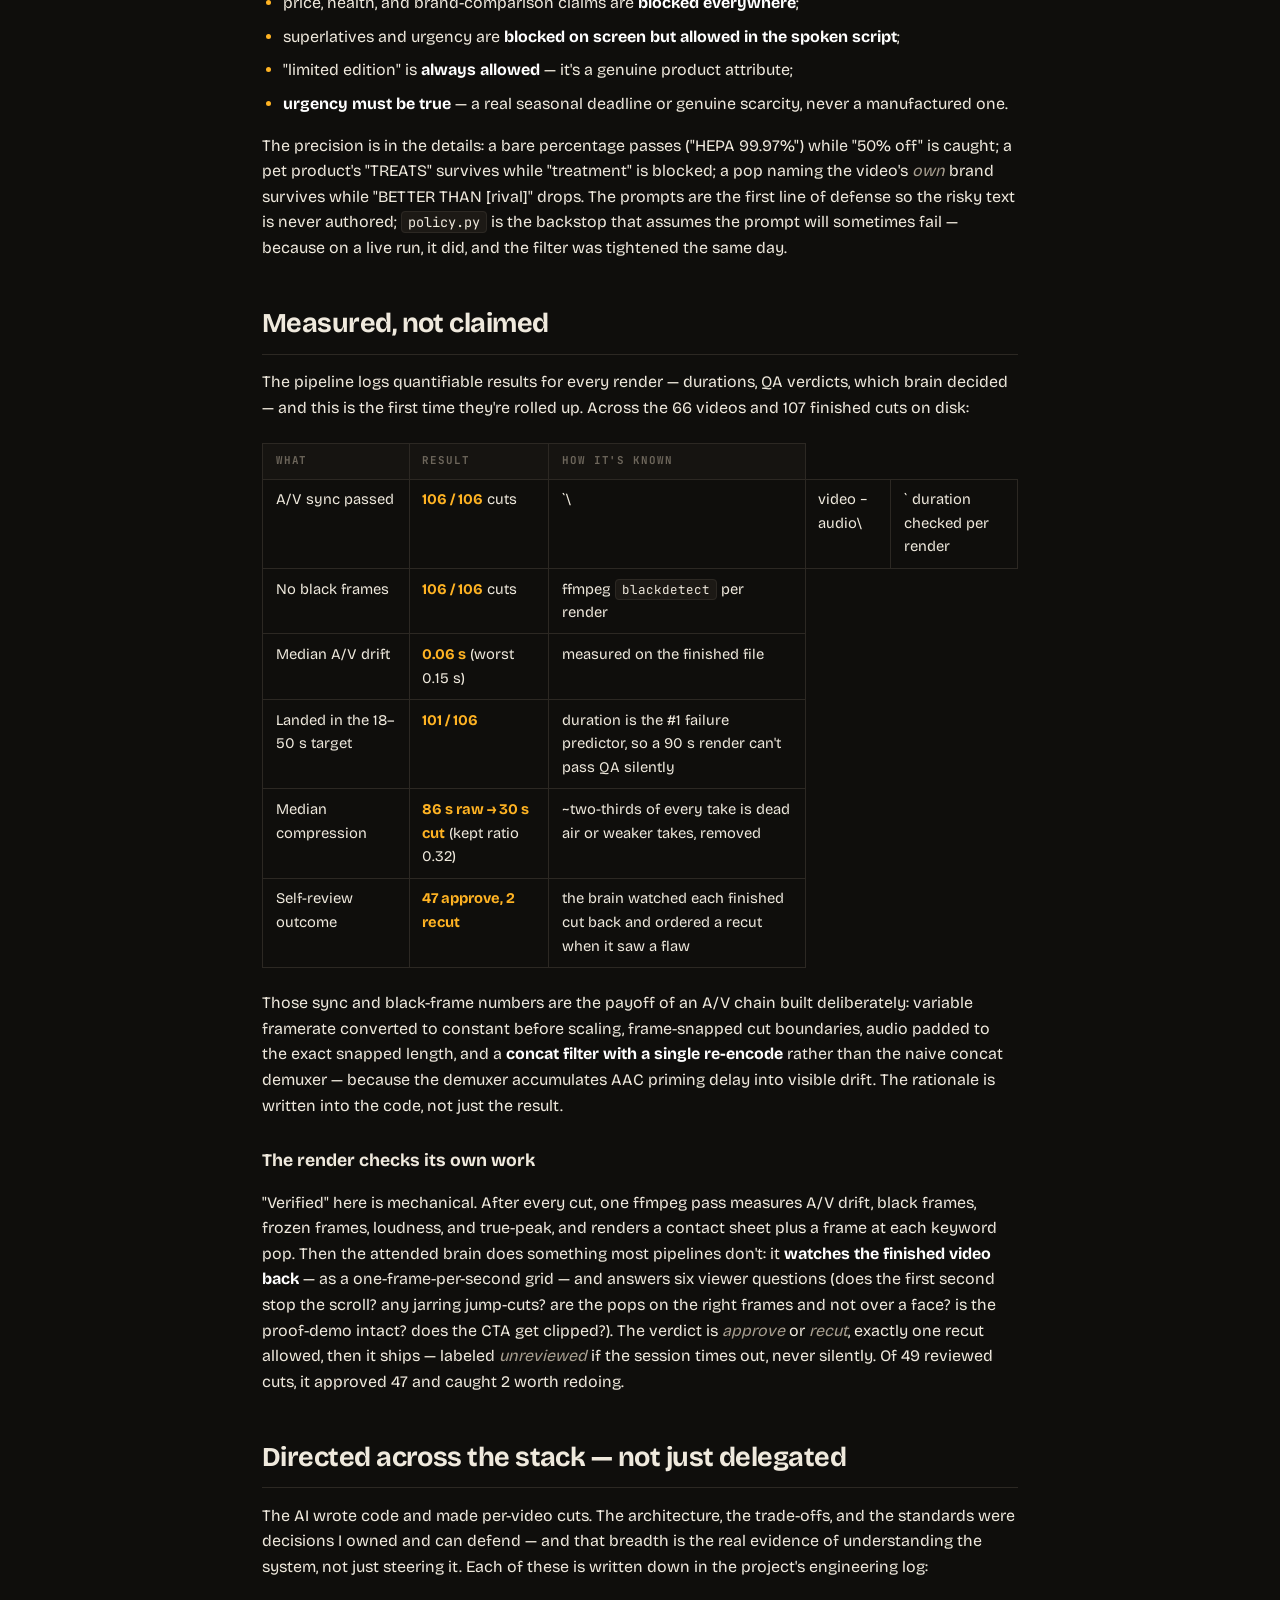
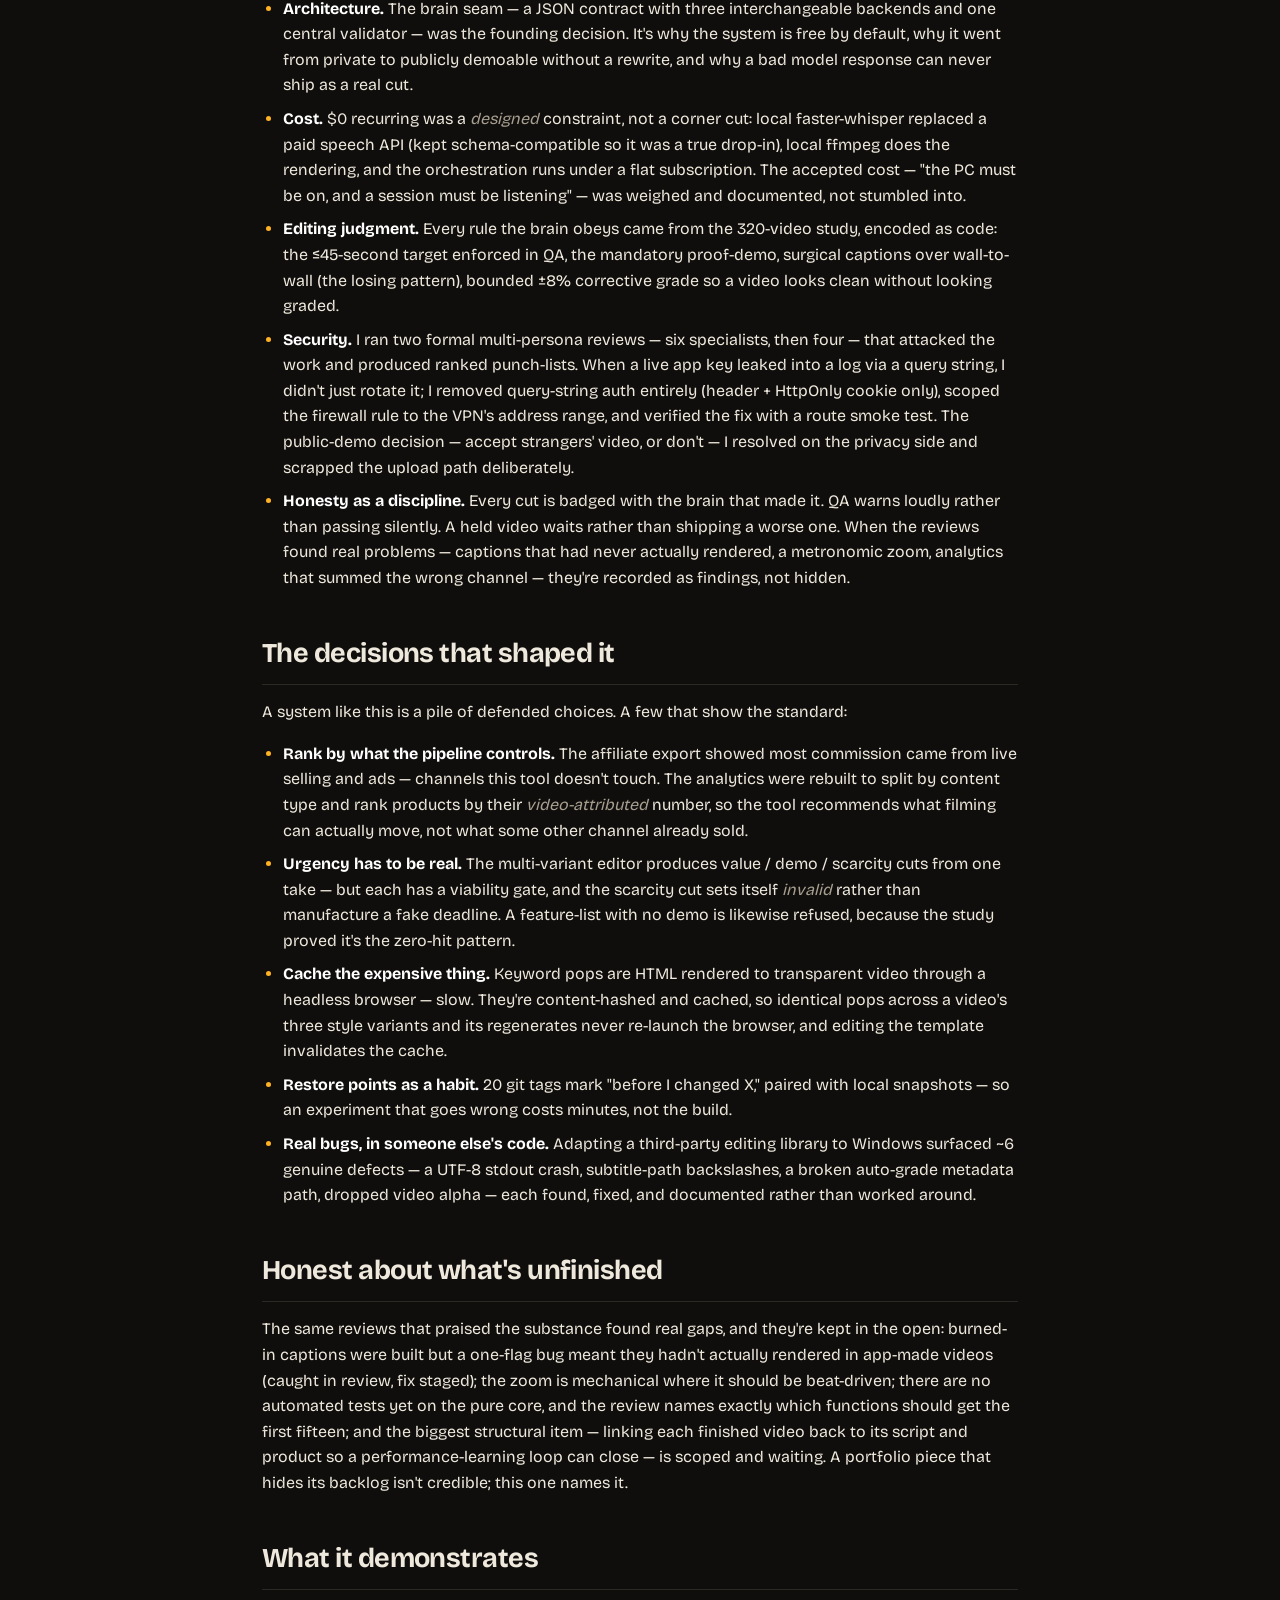
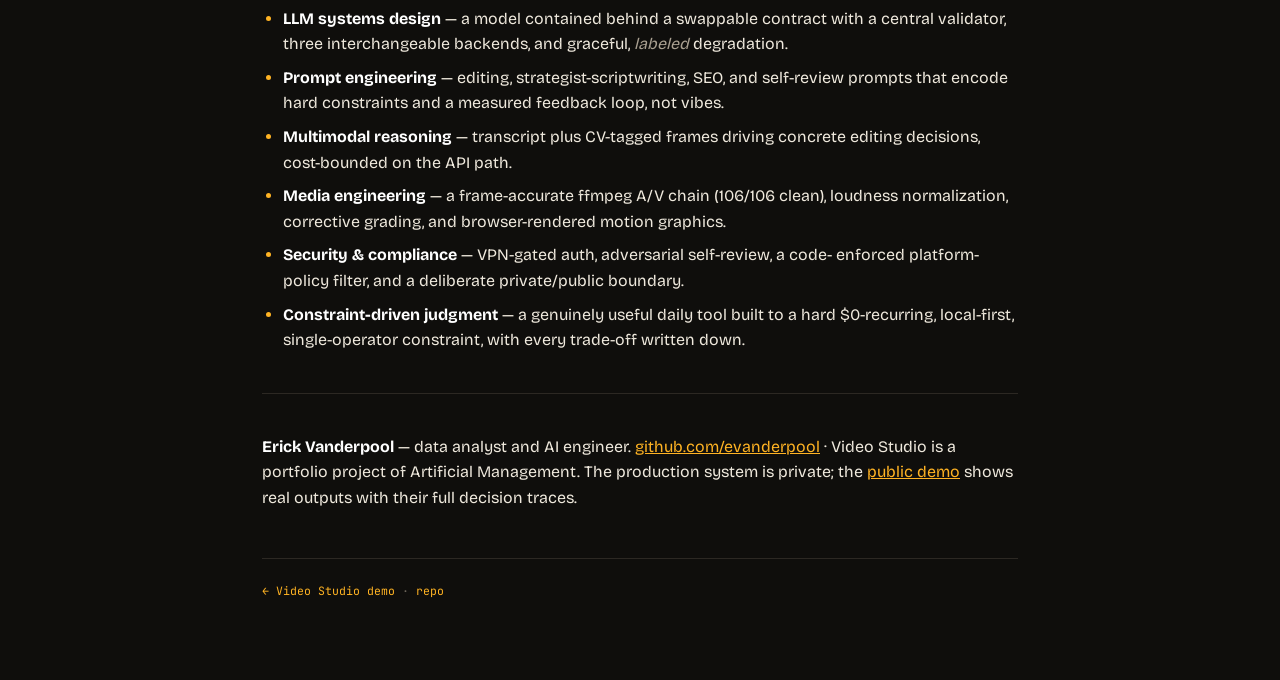
==== commit 25b5af4d: "Point recruiters to the Paperclip case study and the media kit: banner on the gallery, update note o" ====
--- a/site/case-study.html
+++ b/site/case-study.html
@@ -50,6 +50,7 @@
 <h1>Video Studio: a short-form editor with a swappable brain</h1>
 <p><strong>A local-first pipeline that turns a raw talking-head take into a tight, captioned, retention-engineered vertical video — where the AI that makes the editing decisions is a plug-in component, not the system, and every render is screenshot-verified before it counts as done.</strong></p>
 <p>Built and directed by <strong>Erick Vanderpool</strong> · a portfolio project of Artificial Management · <a href="https://evanderpool.github.io/video-studio-demo/">public demo (outputs + decision traces) →</a></p>
+<blockquote><strong>Update, October 2026:</strong> this editor is now one part of <strong>Paperclip</strong>, an AI content management system run by seven Claude agents. <a href="https://paperclip-case-study.vercel.app/">Read the Paperclip case study →</a> · <a href="https://erickvanderpool.vercel.app">Media kit: real views and sales →</a></blockquote>
 <p><em>The production repository is private by design — it holds an operational security history and competitor research. This case study leads with architecture, measured results, and the decisions behind them; the public demo shows real outputs with their full decision traces.</em></p>
 <div class="stats"><div class="stat"><div class="v">11 days</div><div class="l">build history, 56 commits</div></div><div class="stat"><div class="v">66</div><div class="l">videos produced</div></div><div class="stat"><div class="v">107</div><div class="l">finished cuts rendered</div></div><div class="stat"><div class="v">106/106</div><div class="l">passed automated A/V + black-frame QA</div></div><div class="stat"><div class="v">$0</div><div class="l">recurring cost</div></div></div>
 <hr>
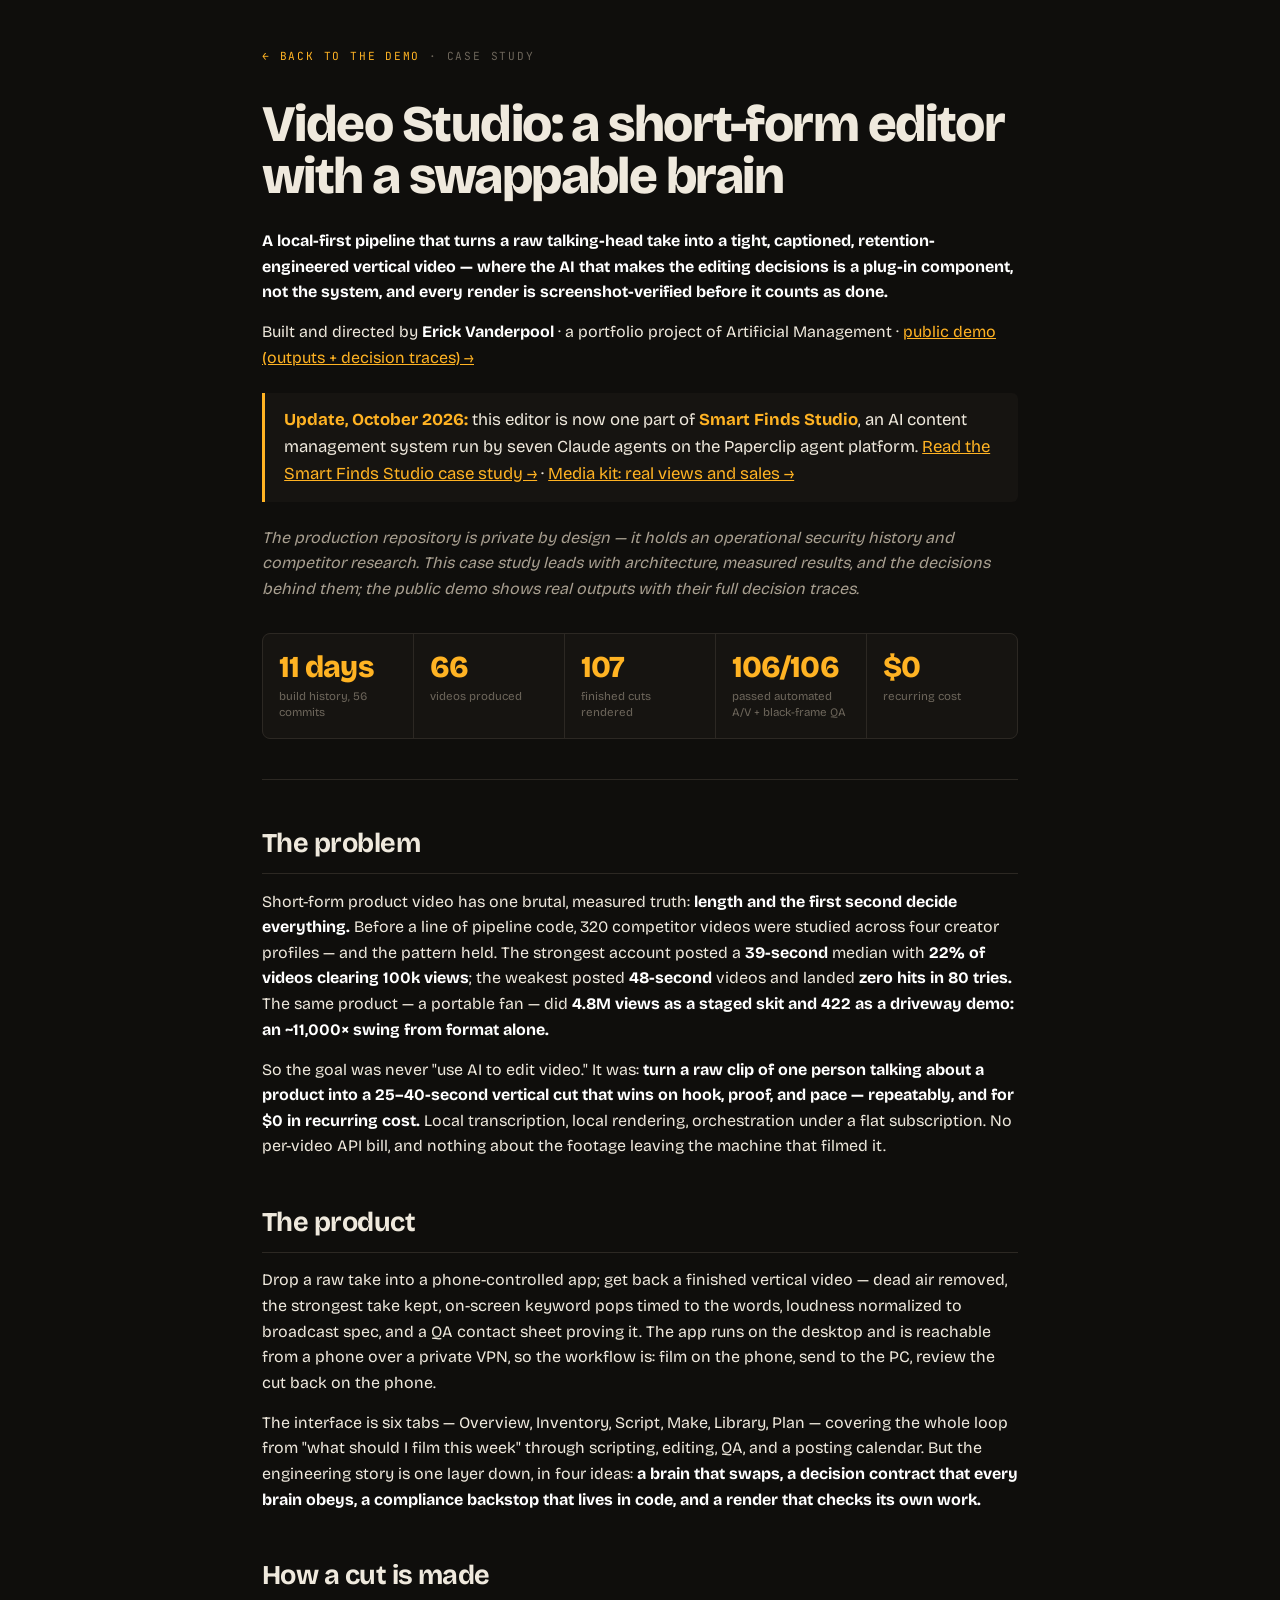
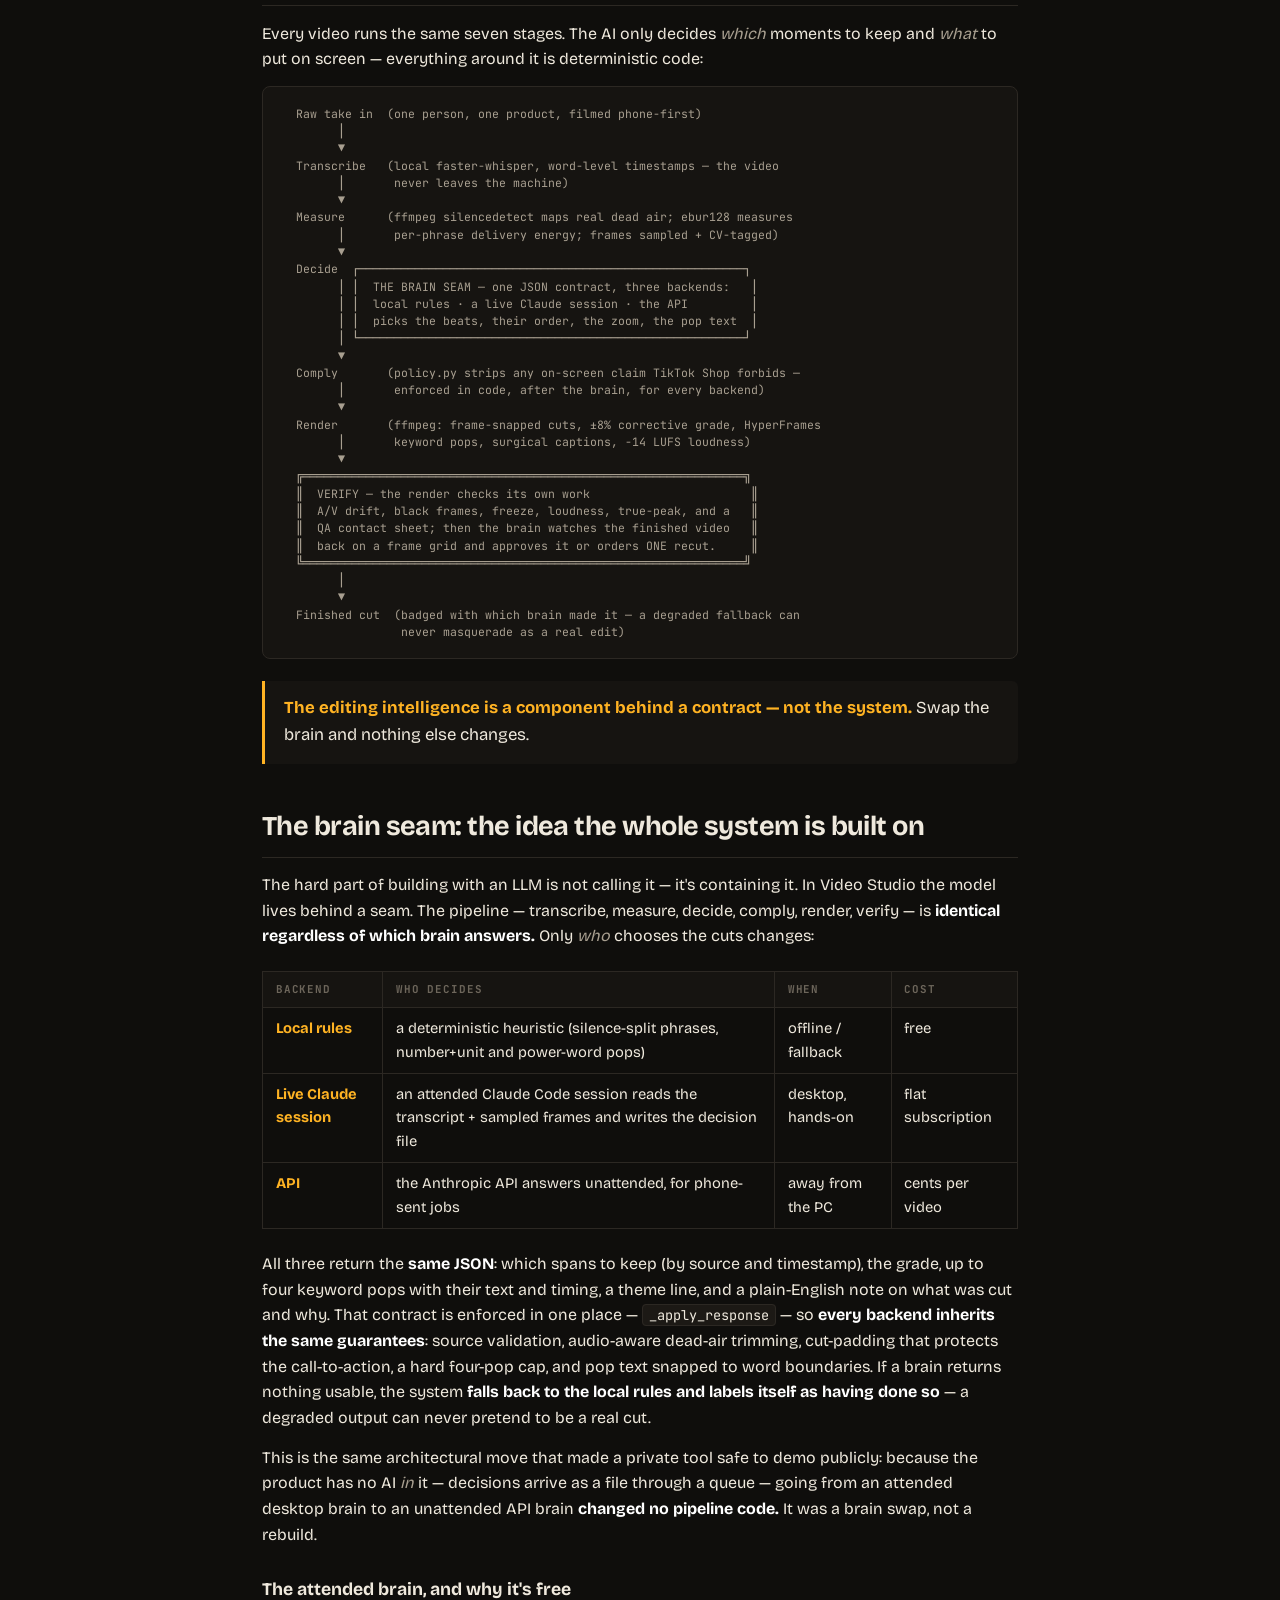
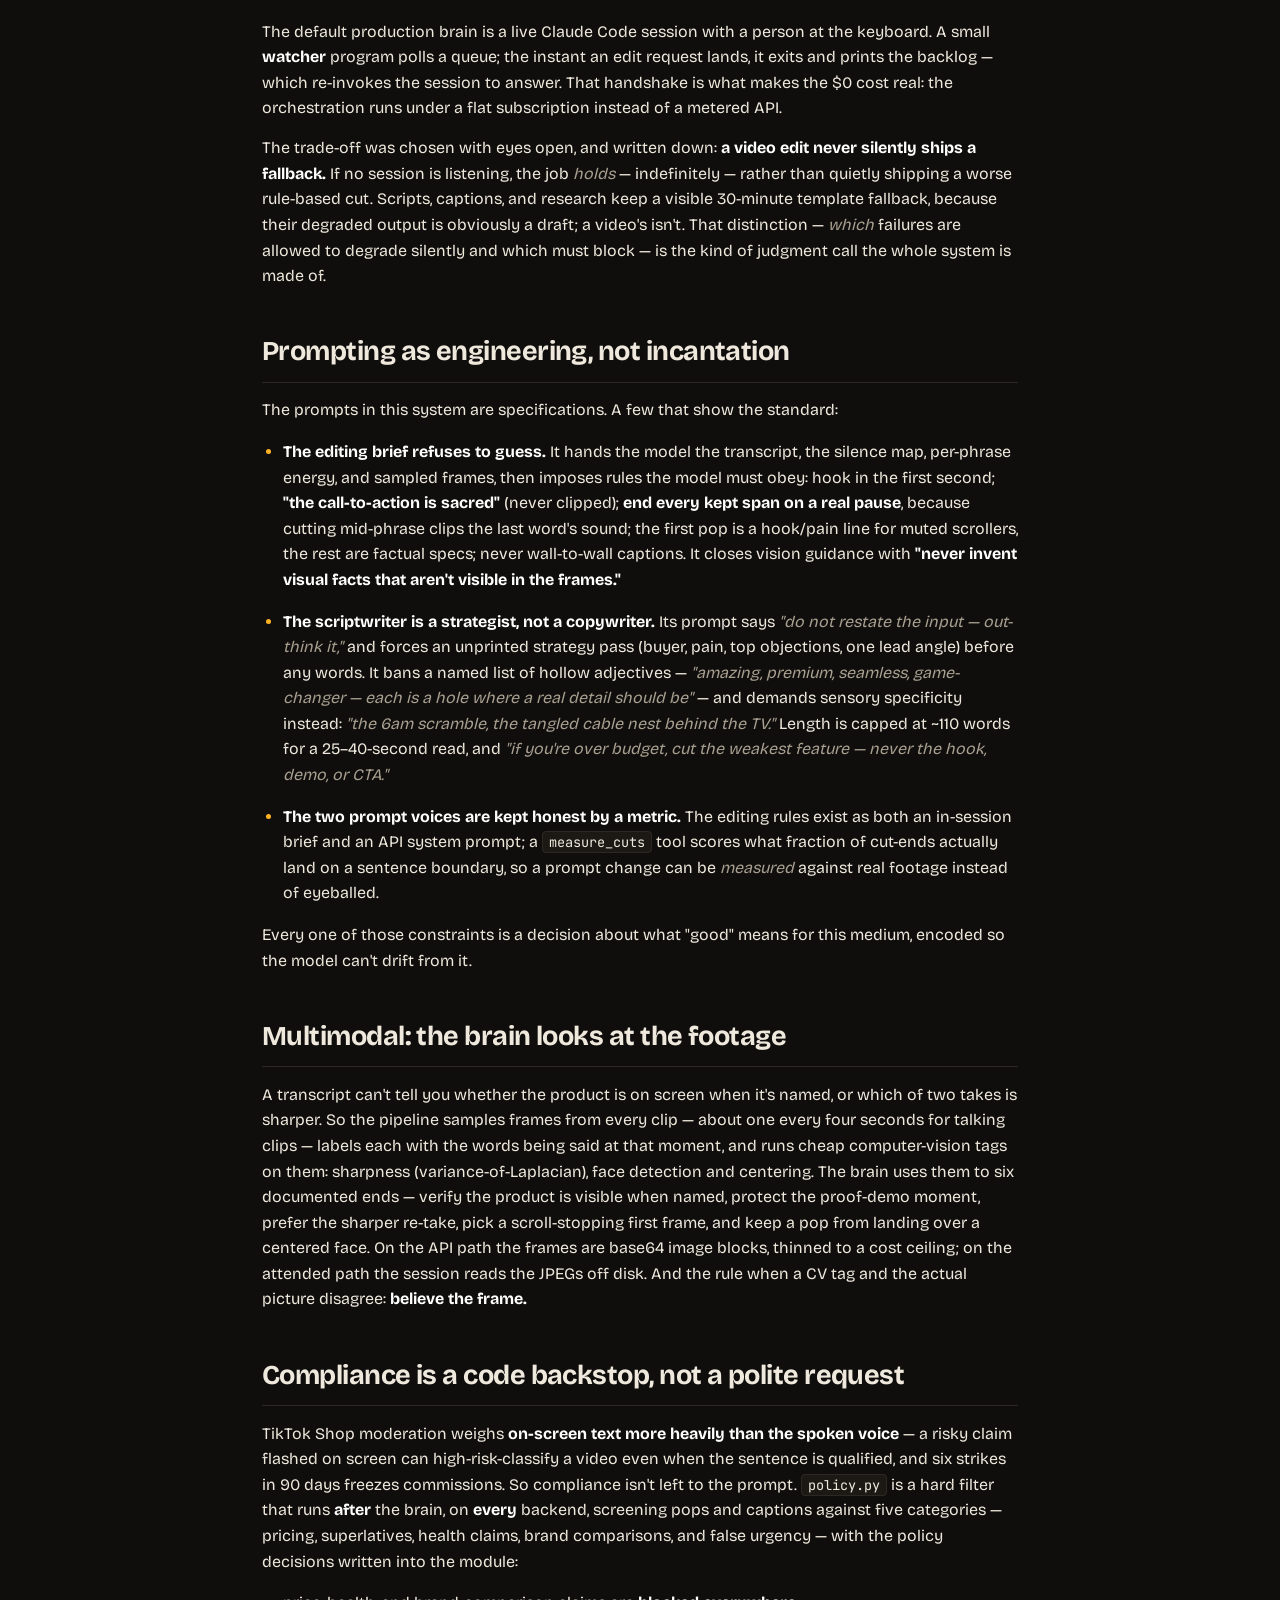
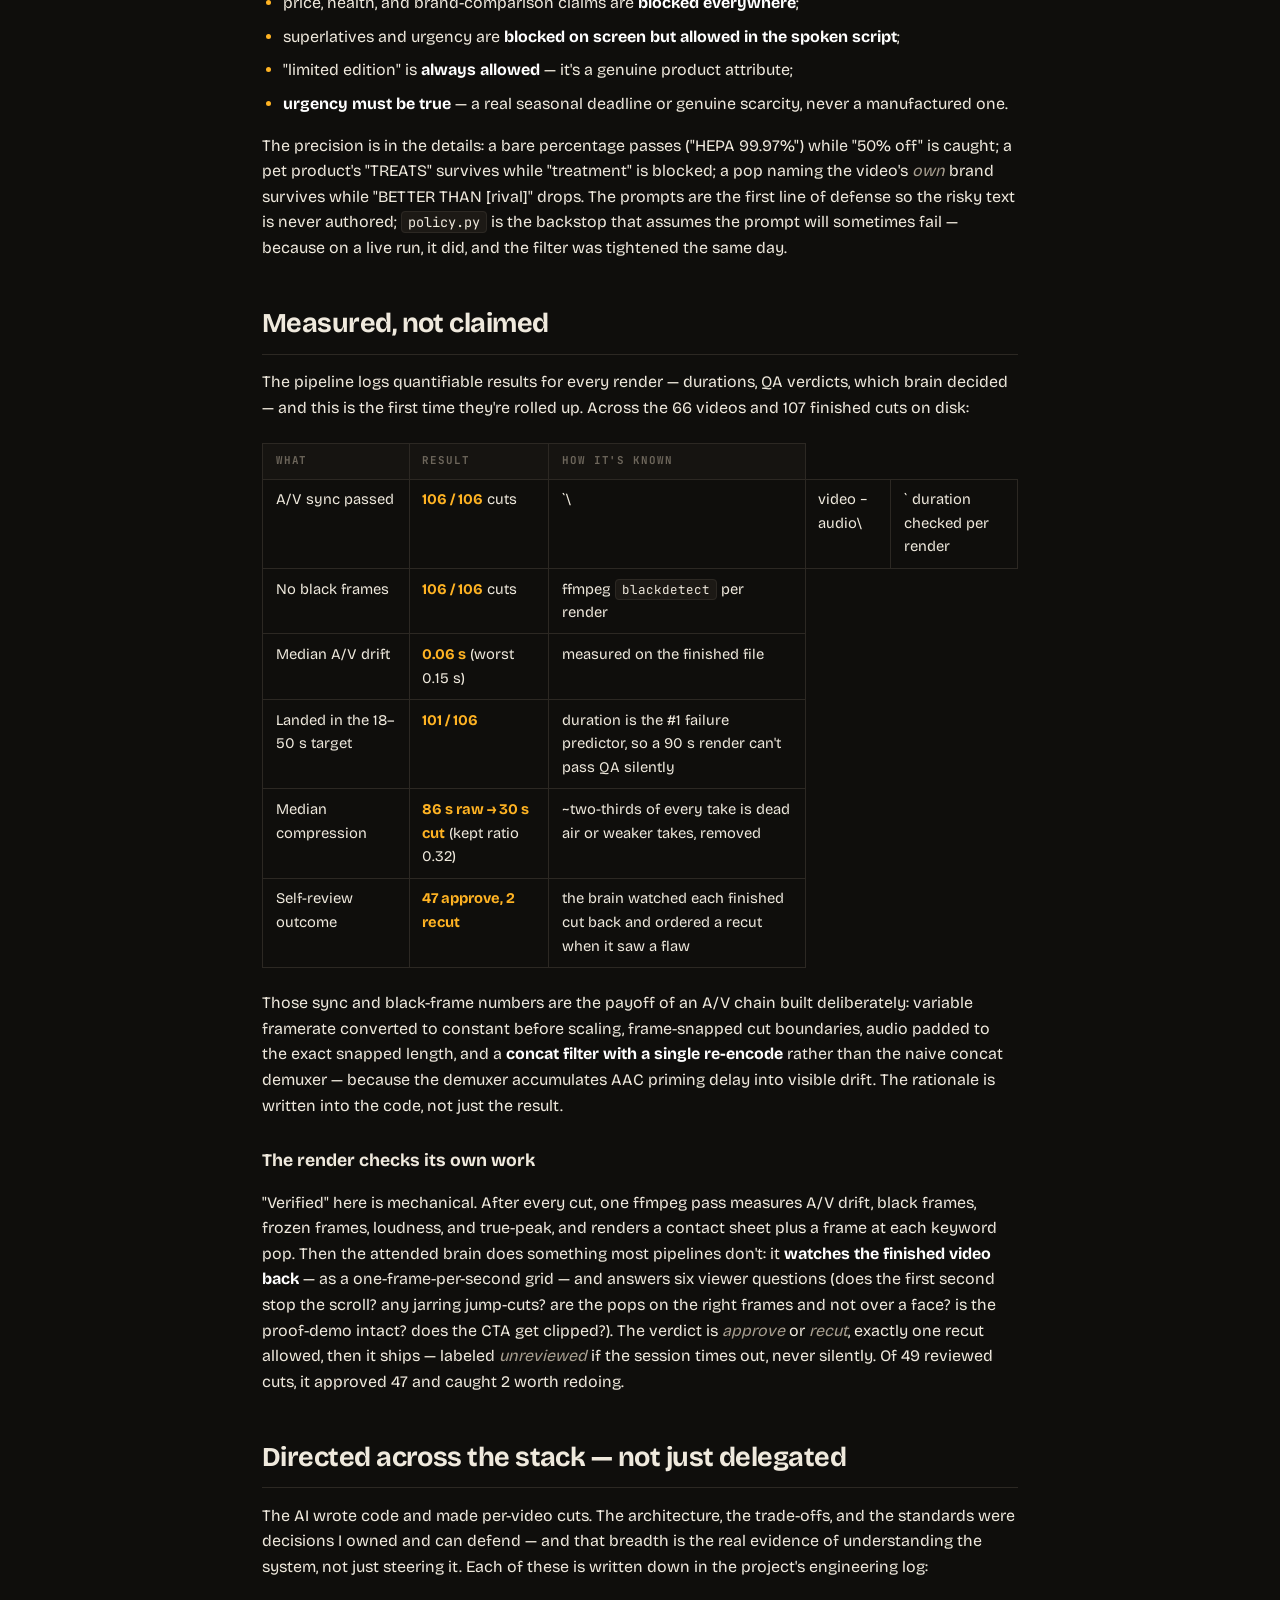
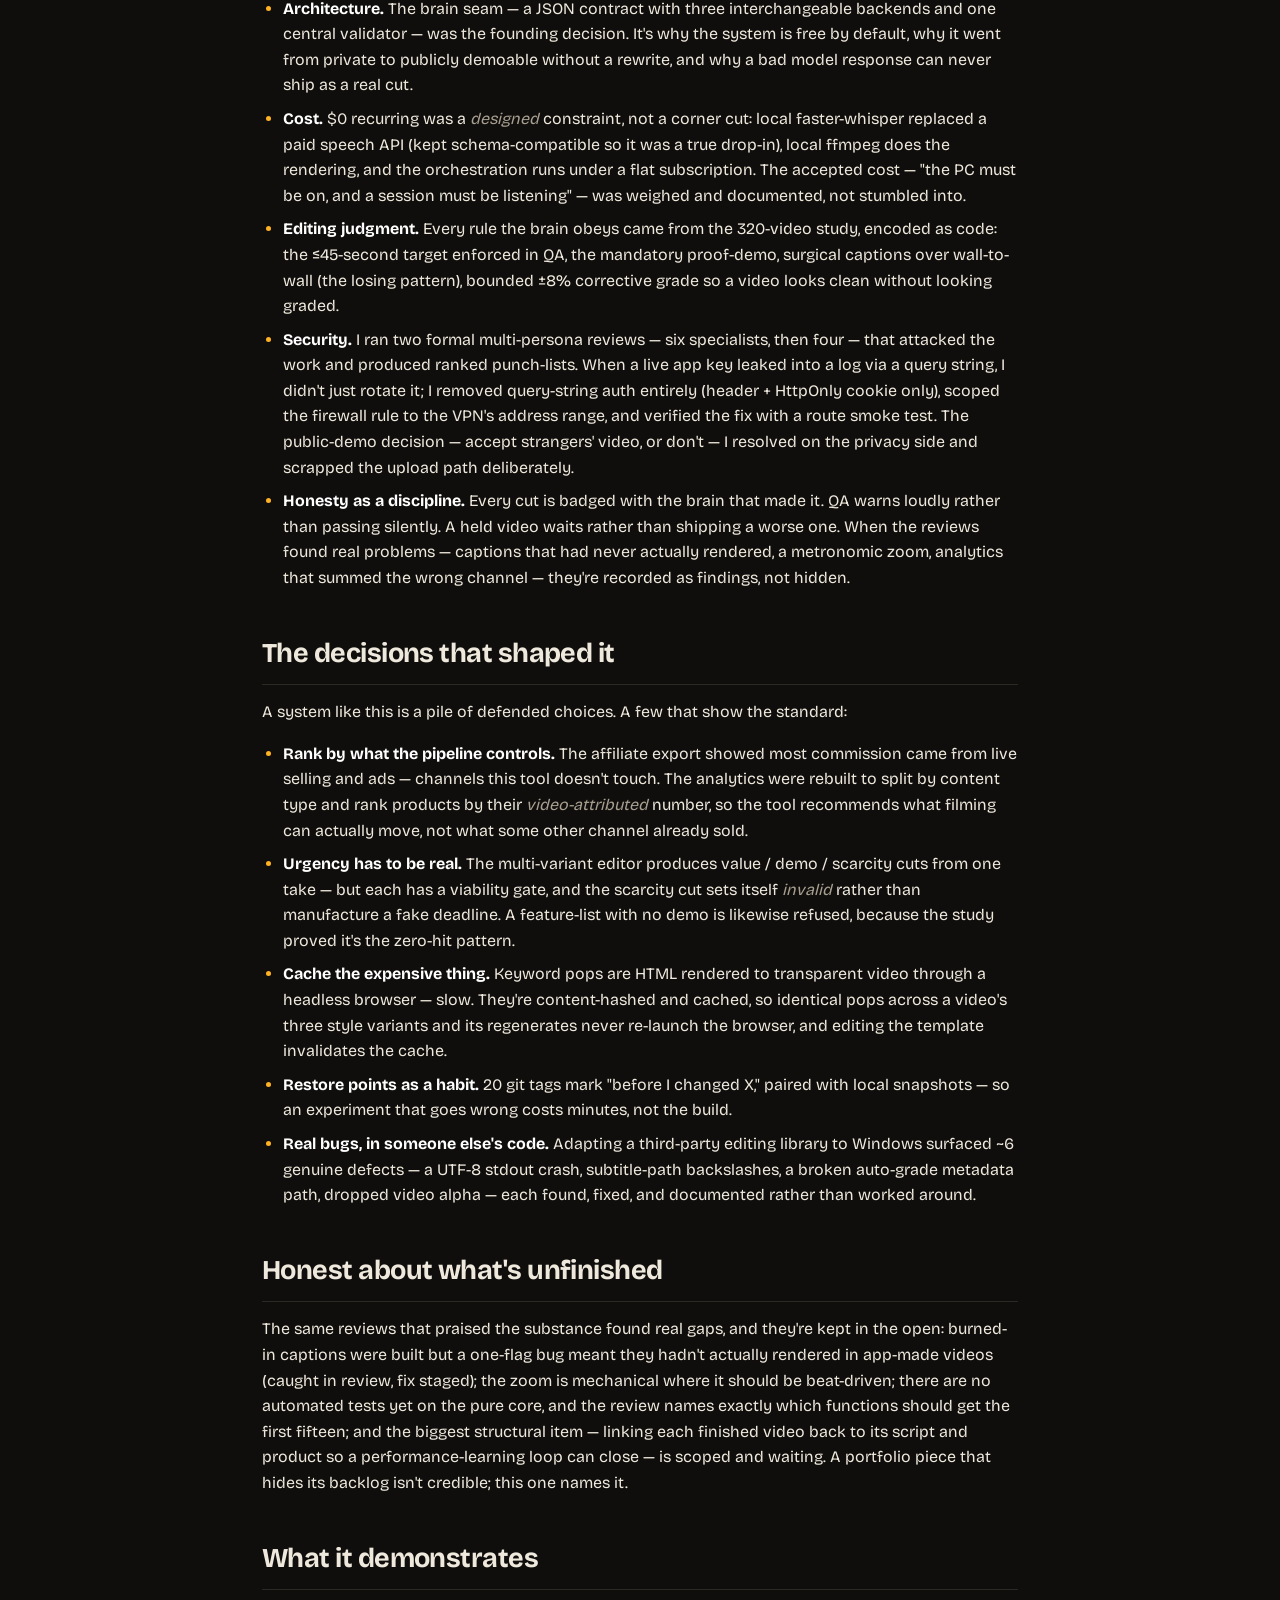
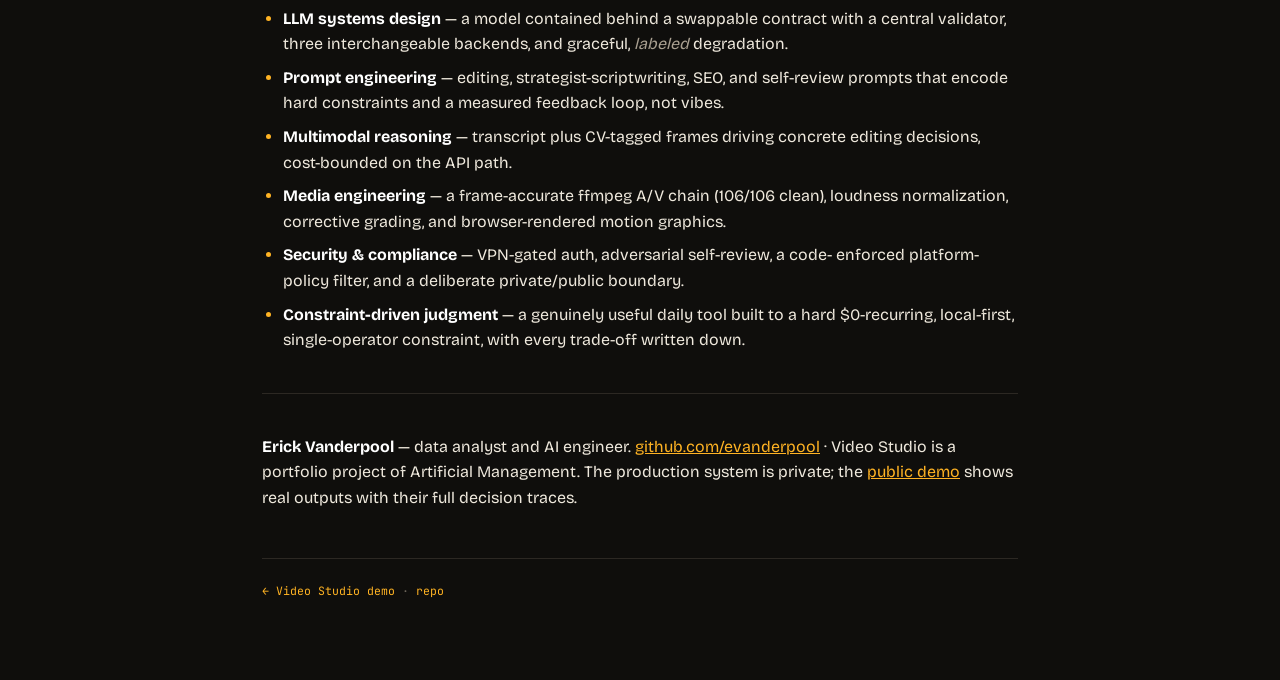
==== commit e1e245f8: "Rename the system to Smart Finds Studio and link its new case study address (Paperclip stays as the " ====
--- a/site/case-study.html
+++ b/site/case-study.html
@@ -50,7 +50,7 @@
 <h1>Video Studio: a short-form editor with a swappable brain</h1>
 <p><strong>A local-first pipeline that turns a raw talking-head take into a tight, captioned, retention-engineered vertical video — where the AI that makes the editing decisions is a plug-in component, not the system, and every render is screenshot-verified before it counts as done.</strong></p>
 <p>Built and directed by <strong>Erick Vanderpool</strong> · a portfolio project of Artificial Management · <a href="https://evanderpool.github.io/video-studio-demo/">public demo (outputs + decision traces) →</a></p>
-<blockquote><strong>Update, October 2026:</strong> this editor is now one part of <strong>Paperclip</strong>, an AI content management system run by seven Claude agents. <a href="https://paperclip-case-study.vercel.app/">Read the Paperclip case study →</a> · <a href="https://erickvanderpool.vercel.app">Media kit: real views and sales →</a></blockquote>
+<blockquote><strong>Update, October 2026:</strong> this editor is now one part of <strong>Smart Finds Studio</strong>, an AI content management system run by seven Claude agents on the Paperclip agent platform. <a href="https://smart-finds-studio.vercel.app/">Read the Smart Finds Studio case study →</a> · <a href="https://erickvanderpool.vercel.app">Media kit: real views and sales →</a></blockquote>
 <p><em>The production repository is private by design — it holds an operational security history and competitor research. This case study leads with architecture, measured results, and the decisions behind them; the public demo shows real outputs with their full decision traces.</em></p>
 <div class="stats"><div class="stat"><div class="v">11 days</div><div class="l">build history, 56 commits</div></div><div class="stat"><div class="v">66</div><div class="l">videos produced</div></div><div class="stat"><div class="v">107</div><div class="l">finished cuts rendered</div></div><div class="stat"><div class="v">106/106</div><div class="l">passed automated A/V + black-frame QA</div></div><div class="stat"><div class="v">$0</div><div class="l">recurring cost</div></div></div>
 <hr>
